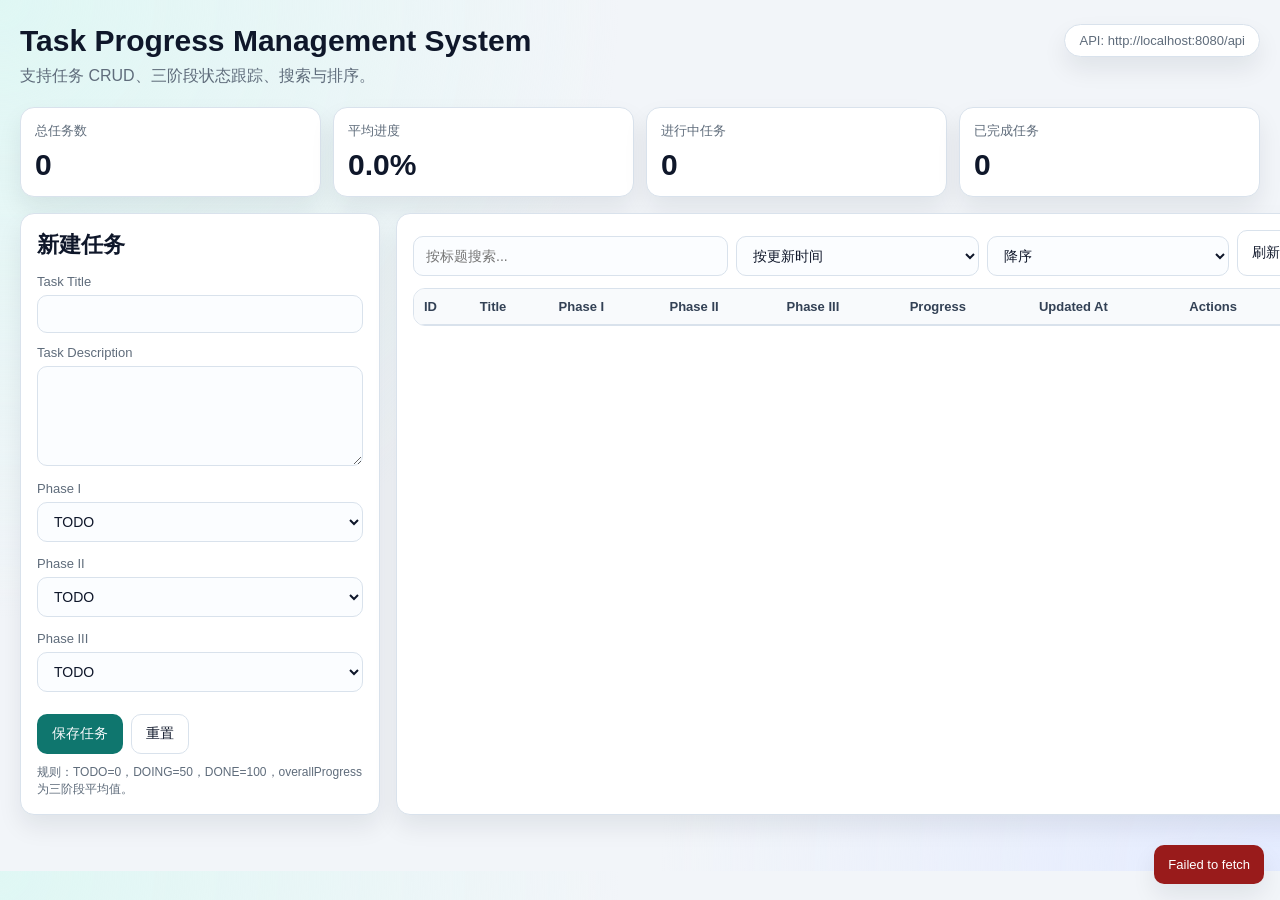
==== frontend/index.html @ a76af0e0 "Build task progress management" ====
<!DOCTYPE html>
<html lang="zh-CN">
<head>
  <meta charset="UTF-8" />
  <meta name="viewport" content="width=device-width, initial-scale=1.0" />
  <title>Task Progress Management System</title>
  <link rel="stylesheet" href="style.css" />
</head>
<body>
  <div class="page">
    <header class="page-header">
      <div>
        <h1>Task Progress Management System</h1>
        <p>支持任务 CRUD、三阶段状态跟踪、搜索与排序。</p>
      </div>
      <div class="api-tag">API: <span id="apiBaseText"></span></div>
    </header>

    <section class="stats-grid" id="statsGrid">
      <article class="stat-card">
        <p>总任务数</p>
        <h2 id="totalCount">0</h2>
      </article>
      <article class="stat-card">
        <p>平均进度</p>
        <h2 id="avgProgress">0.0%</h2>
      </article>
      <article class="stat-card">
        <p>进行中任务</p>
        <h2 id="doingCount">0</h2>
      </article>
      <article class="stat-card">
        <p>已完成任务</p>
        <h2 id="doneCount">0</h2>
      </article>
    </section>

    <section class="content-grid">
      <aside class="panel form-panel">
        <h3 id="formTitle">新建任务</h3>
        <form id="taskForm" novalidate>
          <label>
            Task Title
            <input id="taskTitle" name="taskTitle" type="text" maxlength="200" required />
          </label>

          <label>
            Task Description
            <textarea id="taskDescription" name="taskDescription" maxlength="2000"></textarea>
          </label>

          <div class="phase-fields">
            <label>
              Phase I
              <select id="phase1Status" name="phase1Status">
                <option value="TODO">TODO</option>
                <option value="DOING">DOING</option>
                <option value="DONE">DONE</option>
              </select>
            </label>

            <label>
              Phase II
              <select id="phase2Status" name="phase2Status">
                <option value="TODO">TODO</option>
                <option value="DOING">DOING</option>
                <option value="DONE">DONE</option>
              </select>
            </label>

            <label>
              Phase III
              <select id="phase3Status" name="phase3Status">
                <option value="TODO">TODO</option>
                <option value="DOING">DOING</option>
                <option value="DONE">DONE</option>
              </select>
            </label>
          </div>

          <div class="form-actions">
            <button id="submitBtn" type="submit" class="btn btn-primary">保存任务</button>
            <button id="resetBtn" type="button" class="btn btn-secondary">重置</button>
          </div>
          <p class="hint">规则：TODO=0，DOING=50，DONE=100，overallProgress 为三阶段平均值。</p>
        </form>
      </aside>

      <main class="panel list-panel">
        <div class="toolbar">
          <input id="keywordInput" type="text" placeholder="按标题搜索..." />
          <select id="sortBySelect">
            <option value="updatedAt">按更新时间</option>
            <option value="overallProgress">按进度</option>
          </select>
          <select id="orderSelect">
            <option value="desc">降序</option>
            <option value="asc">升序</option>
          </select>
          <button id="refreshBtn" class="btn btn-secondary" type="button">刷新</button>
        </div>

        <div class="table-wrap">
          <table>
            <thead>
              <tr>
                <th>ID</th>
                <th>Title</th>
                <th>Phase I</th>
                <th>Phase II</th>
                <th>Phase III</th>
                <th>Progress</th>
                <th>Updated At</th>
                <th>Actions</th>
              </tr>
            </thead>
            <tbody id="taskTableBody"></tbody>
          </table>
        </div>

        <p id="emptyState" class="empty-state hidden">当前没有任务数据。</p>
      </main>
    </section>
  </div>

  <div id="toast" class="toast hidden"></div>
  <script src="app.js"></script>
</body>
</html>
---- frontend/style.css ----
:root {
  --bg: #f2f5f9;
  --card: #ffffff;
  --line: #d9e2ec;
  --text: #0f172a;
  --muted: #5f6c7b;
  --primary: #0f766e;
  --primary-dark: #0c5d57;
  --danger: #b91c1c;
  --danger-bg: #fee2e2;
  --shadow: 0 12px 24px rgba(15, 23, 42, 0.08);
}

* {
  box-sizing: border-box;
}

body {
  margin: 0;
  color: var(--text);
  background:
    radial-gradient(circle at 0% 0%, #dff7f4 0, transparent 40%),
    radial-gradient(circle at 100% 100%, #e4ebff 0, transparent 40%),
    var(--bg);
  font-family: "Segoe UI", "PingFang SC", "Hiragino Sans GB", sans-serif;
}

.page {
  max-width: 1280px;
  margin: 24px auto;
  padding: 0 20px 32px;
}

.page-header {
  display: flex;
  justify-content: space-between;
  align-items: flex-start;
  gap: 16px;
  margin-bottom: 20px;
}

.page-header h1 {
  margin: 0;
  font-size: 30px;
}

.page-header p {
  margin: 8px 0 0;
  color: var(--muted);
}

.api-tag {
  border: 1px solid var(--line);
  border-radius: 999px;
  background: var(--card);
  box-shadow: var(--shadow);
  color: var(--muted);
  padding: 8px 14px;
  font-size: 13px;
}

.stats-grid {
  display: grid;
  grid-template-columns: repeat(4, minmax(0, 1fr));
  gap: 12px;
  margin-bottom: 16px;
}

.stat-card {
  background: var(--card);
  border: 1px solid var(--line);
  border-radius: 14px;
  box-shadow: var(--shadow);
  padding: 14px;
}

.stat-card p {
  margin: 0;
  color: var(--muted);
  font-size: 13px;
}

.stat-card h2 {
  margin: 8px 0 0;
  font-size: 30px;
}

.content-grid {
  display: grid;
  grid-template-columns: 360px 1fr;
  gap: 16px;
}

.panel {
  background: var(--card);
  border: 1px solid var(--line);
  border-radius: 14px;
  box-shadow: var(--shadow);
}

.form-panel {
  padding: 16px;
}

.form-panel h3 {
  margin: 0 0 14px;
  font-size: 22px;
}

label {
  display: block;
  margin-bottom: 12px;
  font-size: 13px;
  color: var(--muted);
}

input,
textarea,
select {
  width: 100%;
  margin-top: 6px;
  padding: 10px 12px;
  border: 1px solid var(--line);
  border-radius: 10px;
  font-size: 14px;
  color: var(--text);
  background: #fbfdff;
}

textarea {
  resize: vertical;
  min-height: 100px;
}

input:focus,
textarea:focus,
select:focus {
  border-color: var(--primary);
  outline: 2px solid rgba(15, 118, 110, 0.15);
}

.phase-fields {
  display: grid;
  grid-template-columns: 1fr;
  gap: 2px;
}

.form-actions {
  display: flex;
  gap: 8px;
  margin-top: 10px;
}

.btn {
  border: 1px solid transparent;
  border-radius: 10px;
  padding: 10px 14px;
  font-size: 14px;
  cursor: pointer;
}

.btn-primary {
  background: var(--primary);
  color: #f8fafc;
}

.btn-primary:hover {
  background: var(--primary-dark);
}

.btn-secondary {
  border-color: var(--line);
  background: #ffffff;
  color: var(--text);
}

.btn-danger {
  border-color: #fecaca;
  background: var(--danger-bg);
  color: var(--danger);
}

.hint {
  font-size: 12px;
  color: var(--muted);
  margin: 10px 0 0;
}

.list-panel {
  padding: 16px;
}

.toolbar {
  display: grid;
  grid-template-columns: 1.3fr 1fr 1fr auto;
  gap: 8px;
  margin-bottom: 12px;
}

.table-wrap {
  overflow: auto;
  border: 1px solid var(--line);
  border-radius: 12px;
}

table {
  width: 100%;
  border-collapse: collapse;
  min-width: 880px;
}

th,
td {
  border-bottom: 1px solid var(--line);
  padding: 10px;
  text-align: left;
  font-size: 13px;
}

th {
  background: #f8fafc;
  color: #334155;
}

tbody tr:hover {
  background: #f8fcfc;
}

.status-pill {
  display: inline-block;
  border-radius: 999px;
  padding: 4px 8px;
  font-size: 12px;
  font-weight: 600;
}

.status-todo {
  background: #e2e8f0;
  color: #334155;
}

.status-doing {
  background: #fef3c7;
  color: #92400e;
}

.status-done {
  background: #dcfce7;
  color: #166534;
}

.progress-text {
  font-weight: 600;
}

.table-actions {
  display: flex;
  gap: 6px;
}

.empty-state {
  text-align: center;
  margin: 14px 0 0;
  color: var(--muted);
}

.hidden {
  display: none;
}

.toast {
  position: fixed;
  right: 16px;
  bottom: 16px;
  padding: 12px 14px;
  border-radius: 10px;
  color: #ffffff;
  background: #1f2937;
  box-shadow: var(--shadow);
  font-size: 13px;
}

.toast.error {
  background: #991b1b;
}

@media (max-width: 1024px) {
  .stats-grid {
    grid-template-columns: repeat(2, minmax(0, 1fr));
  }

  .content-grid {
    grid-template-columns: 1fr;
  }
}

@media (max-width: 680px) {
  .toolbar {
    grid-template-columns: 1fr;
  }

  .form-actions {
    flex-direction: column;
  }
}
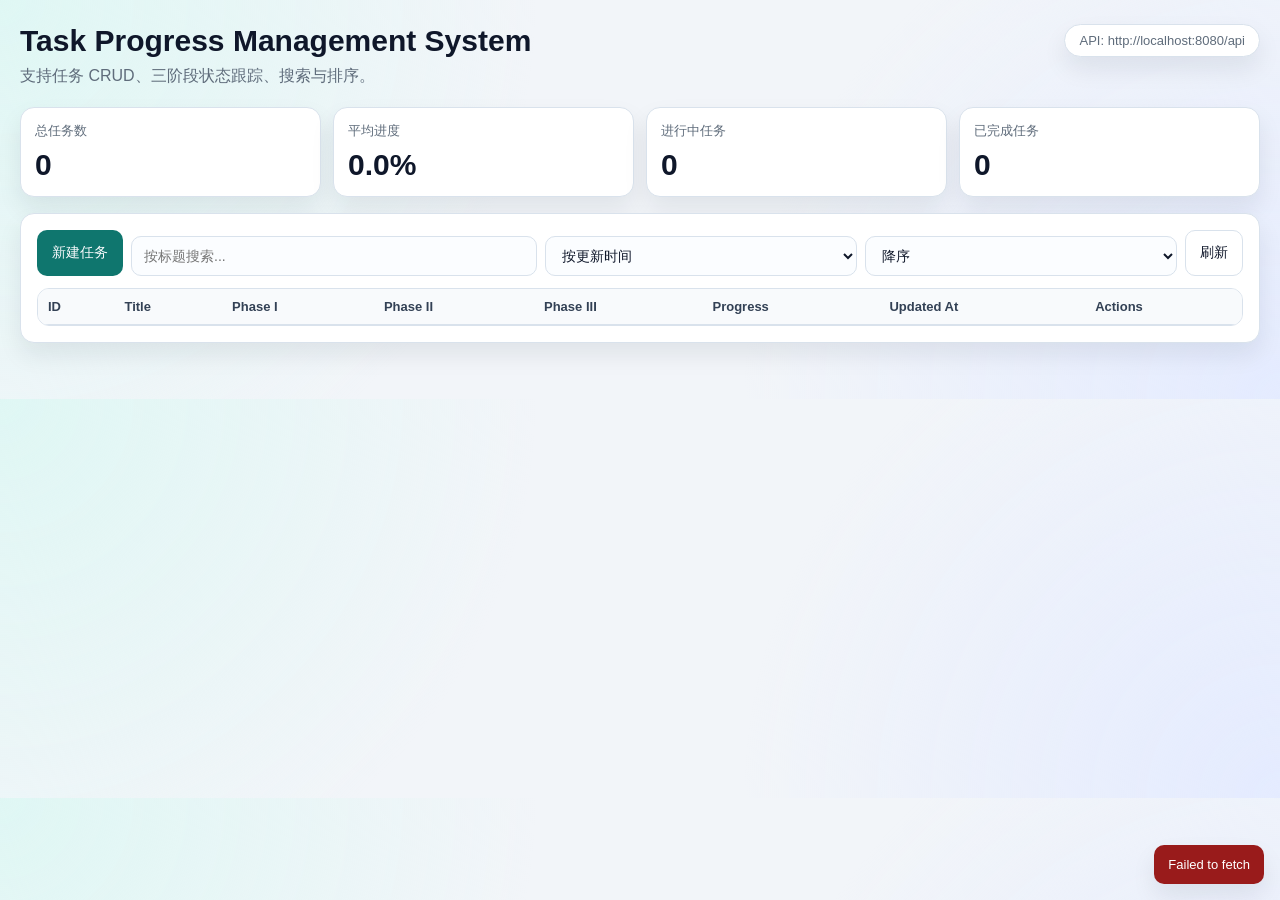
==== commit 98139663: "feat(frontend): 使用弹窗创建与编辑任务" ====
--- a/frontend/index.html
+++ b/frontend/index.html
@@ -36,58 +36,9 @@
     </section>
 
     <section class="content-grid">
-      <aside class="panel form-panel">
-        <h3 id="formTitle">新建任务</h3>
-        <form id="taskForm" novalidate>
-          <label>
-            Task Title
-            <input id="taskTitle" name="taskTitle" type="text" maxlength="200" required />
-          </label>
-
-          <label>
-            Task Description
-            <textarea id="taskDescription" name="taskDescription" maxlength="2000"></textarea>
-          </label>
-
-          <div class="phase-fields">
-            <label>
-              Phase I
-              <select id="phase1Status" name="phase1Status">
-                <option value="TODO">TODO</option>
-                <option value="DOING">DOING</option>
-                <option value="DONE">DONE</option>
-              </select>
-            </label>
-
-            <label>
-              Phase II
-              <select id="phase2Status" name="phase2Status">
-                <option value="TODO">TODO</option>
-                <option value="DOING">DOING</option>
-                <option value="DONE">DONE</option>
-              </select>
-            </label>
-
-            <label>
-              Phase III
-              <select id="phase3Status" name="phase3Status">
-                <option value="TODO">TODO</option>
-                <option value="DOING">DOING</option>
-                <option value="DONE">DONE</option>
-              </select>
-            </label>
-          </div>
-
-          <div class="form-actions">
-            <button id="submitBtn" type="submit" class="btn btn-primary">保存任务</button>
-            <button id="resetBtn" type="button" class="btn btn-secondary">重置</button>
-          </div>
-          <p class="hint">规则：TODO=0，DOING=50，DONE=100，overallProgress 为三阶段平均值。</p>
-        </form>
-      </aside>
-
       <main class="panel list-panel">
         <div class="toolbar">
+          <button id="openTaskModalBtn" class="btn btn-primary" type="button">新建任务</button>
           <input id="keywordInput" type="text" placeholder="按标题搜索..." />
           <select id="sortBySelect">
             <option value="updatedAt">按更新时间</option>
@@ -123,6 +74,62 @@
     </section>
   </div>
 
+  <div id="taskModal" class="modal-overlay hidden">
+    <div class="panel form-panel modal-panel" role="dialog" aria-modal="true" aria-labelledby="formTitle">
+      <div class="modal-header">
+        <h3 id="formTitle">新建任务</h3>
+        <button id="closeTaskModalBtn" type="button" class="btn btn-secondary close-btn">关闭</button>
+      </div>
+
+      <form id="taskForm" novalidate>
+        <label>
+          Task Title
+          <input id="taskTitle" name="taskTitle" type="text" maxlength="200" required />
+        </label>
+
+        <label>
+          Task Description
+          <textarea id="taskDescription" name="taskDescription" maxlength="2000"></textarea>
+        </label>
+
+        <div class="phase-fields">
+          <label>
+            Phase I
+            <select id="phase1Status" name="phase1Status">
+              <option value="TODO">TODO</option>
+              <option value="DOING">DOING</option>
+              <option value="DONE">DONE</option>
+            </select>
+          </label>
+
+          <label>
+            Phase II
+            <select id="phase2Status" name="phase2Status">
+              <option value="TODO">TODO</option>
+              <option value="DOING">DOING</option>
+              <option value="DONE">DONE</option>
+            </select>
+          </label>
+
+          <label>
+            Phase III
+            <select id="phase3Status" name="phase3Status">
+              <option value="TODO">TODO</option>
+              <option value="DOING">DOING</option>
+              <option value="DONE">DONE</option>
+            </select>
+          </label>
+        </div>
+
+        <div class="form-actions">
+          <button id="submitBtn" type="submit" class="btn btn-primary">保存任务</button>
+          <button id="resetBtn" type="button" class="btn btn-secondary">重置</button>
+        </div>
+        <p class="hint">规则：TODO=0，DOING=50，DONE=100，overallProgress 为三阶段平均值。</p>
+      </form>
+    </div>
+  </div>
+
   <div id="toast" class="toast hidden"></div>
   <script src="app.js"></script>
 </body>
--- a/frontend/style.css
+++ b/frontend/style.css
@@ -87,7 +87,7 @@
 
 .content-grid {
   display: grid;
-  grid-template-columns: 360px 1fr;
+  grid-template-columns: 1fr;
   gap: 16px;
 }
 
@@ -192,7 +192,7 @@
 
 .toolbar {
   display: grid;
-  grid-template-columns: 1.3fr 1fr 1fr auto;
+  grid-template-columns: auto 1.3fr 1fr 1fr auto;
   gap: 8px;
   margin-bottom: 12px;
 }
@@ -256,6 +256,39 @@
 .table-actions {
   display: flex;
   gap: 6px;
+}
+
+
+.modal-overlay {
+  position: fixed;
+  inset: 0;
+  display: flex;
+  align-items: center;
+  justify-content: center;
+  background: rgba(15, 23, 42, 0.45);
+  padding: 20px;
+  z-index: 40;
+}
+
+.modal-panel {
+  width: min(640px, 100%);
+  max-height: calc(100vh - 40px);
+  overflow: auto;
+}
+
+.modal-header {
+  display: flex;
+  align-items: center;
+  justify-content: space-between;
+  gap: 12px;
+}
+
+.close-btn {
+  padding: 6px 10px;
+}
+
+body.modal-open {
+  overflow: hidden;
 }
 
 .empty-state {
@@ -289,9 +322,6 @@
     grid-template-columns: repeat(2, minmax(0, 1fr));
   }
 
-  .content-grid {
-    grid-template-columns: 1fr;
-  }
 }
 
 @media (max-width: 680px) {
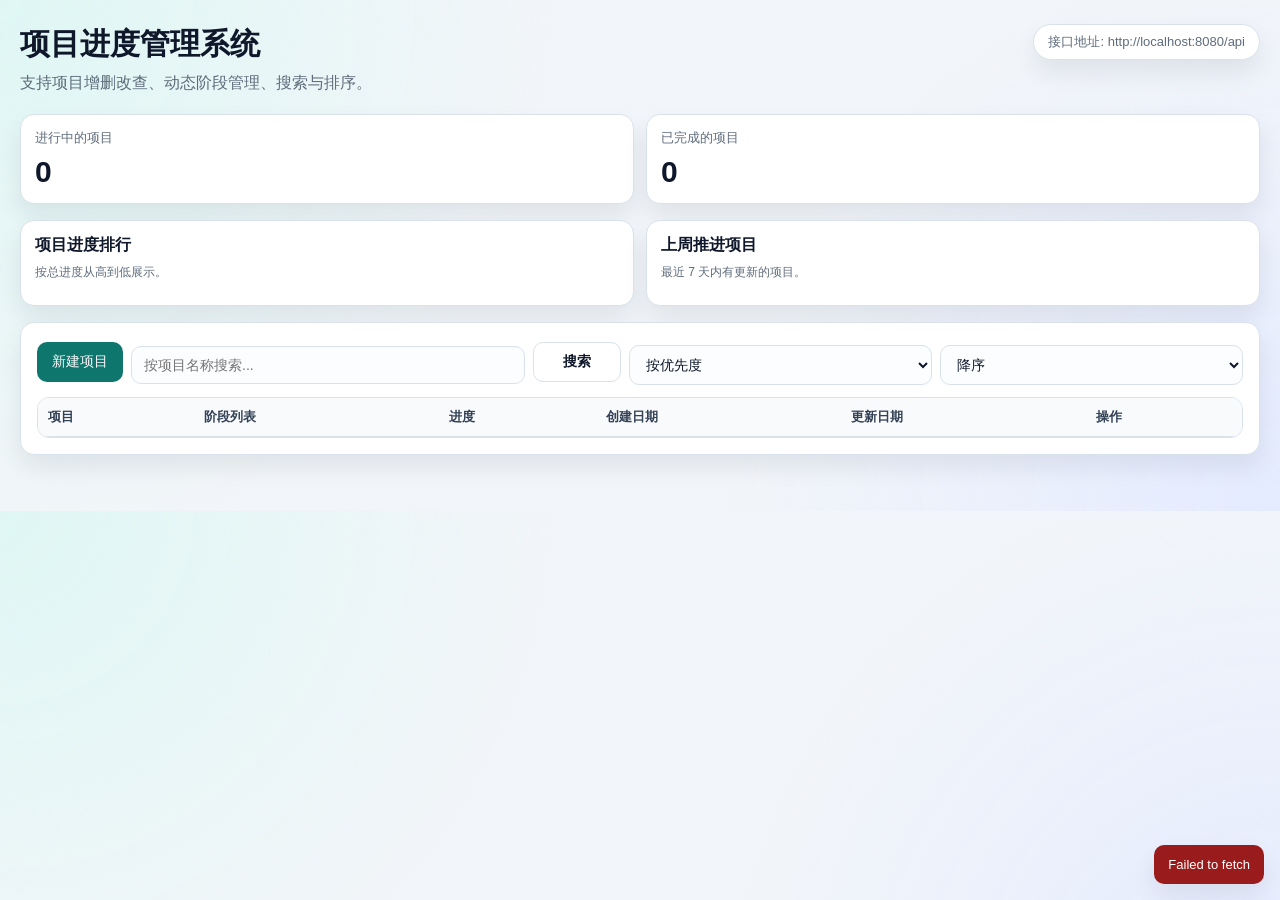
==== commit 3181b44b: "Update dashboard layout and actions" ====
--- a/frontend/index.html
+++ b/frontend/index.html
@@ -3,44 +3,52 @@
 <head>
   <meta charset="UTF-8" />
   <meta name="viewport" content="width=device-width, initial-scale=1.0" />
-  <title>Task Progress Management System</title>
+  <title>项目进度管理系统</title>
   <link rel="stylesheet" href="style.css" />
 </head>
 <body>
   <div class="page">
     <header class="page-header">
       <div>
-        <h1>Task Progress Management System</h1>
-        <p>支持任务 CRUD、三阶段状态跟踪、搜索与排序。</p>
+        <h1>项目进度管理系统</h1>
+        <p>支持项目增删改查、动态阶段管理、搜索与排序。</p>
       </div>
-      <div class="api-tag">API: <span id="apiBaseText"></span></div>
+      <div class="api-tag">接口地址: <span id="apiBaseText"></span></div>
     </header>
 
     <section class="stats-grid" id="statsGrid">
       <article class="stat-card">
-        <p>总任务数</p>
-        <h2 id="totalCount">0</h2>
+        <p>进行中的项目</p>
+        <h2 id="doingCount">0</h2>
       </article>
       <article class="stat-card">
-        <p>平均进度</p>
-        <h2 id="avgProgress">0.0%</h2>
-      </article>
-      <article class="stat-card">
-        <p>进行中任务</p>
-        <h2 id="doingCount">0</h2>
-      </article>
-      <article class="stat-card">
-        <p>已完成任务</p>
+        <p>已完成的项目</p>
         <h2 id="doneCount">0</h2>
+      </article>
+    </section>
+
+    <section class="dashboard-grid">
+      <article class="panel dashboard-card">
+        <h3>项目进度排行</h3>
+        <p class="dashboard-desc">按总进度从高到低展示。</p>
+        <ul id="progressRankingList" class="dashboard-list"></ul>
+      </article>
+      <article class="panel dashboard-card">
+        <h3>上周推进项目</h3>
+        <p class="dashboard-desc">最近 7 天内有更新的项目。</p>
+        <ul id="recentUpdatedList" class="dashboard-list"></ul>
       </article>
     </section>
 
     <section class="content-grid">
       <main class="panel list-panel">
         <div class="toolbar">
-          <button id="openTaskModalBtn" class="btn btn-primary" type="button">新建任务</button>
-          <input id="keywordInput" type="text" placeholder="按标题搜索..." />
+          <button id="openTaskModalBtn" class="btn btn-primary" type="button">新建项目</button>
+          <input id="keywordInput" type="text" placeholder="按项目名称搜索..." />
+          <button id="searchBtn" class="btn btn-secondary" type="button">搜索</button>
           <select id="sortBySelect">
+            <option value="priority">按优先度</option>
+            <option value="createdAt">按创建日期</option>
             <option value="updatedAt">按更新时间</option>
             <option value="overallProgress">按进度</option>
           </select>
@@ -48,84 +56,155 @@
             <option value="desc">降序</option>
             <option value="asc">升序</option>
           </select>
-          <button id="refreshBtn" class="btn btn-secondary" type="button">刷新</button>
         </div>
 
         <div class="table-wrap">
           <table>
             <thead>
               <tr>
-                <th>ID</th>
-                <th>Title</th>
-                <th>Phase I</th>
-                <th>Phase II</th>
-                <th>Phase III</th>
-                <th>Progress</th>
-                <th>Updated At</th>
-                <th>Actions</th>
+                <th>项目</th>
+                <th>阶段列表</th>
+                <th>进度</th>
+                <th>创建日期</th>
+                <th>更新日期</th>
+                <th>操作</th>
               </tr>
             </thead>
             <tbody id="taskTableBody"></tbody>
           </table>
         </div>
 
-        <p id="emptyState" class="empty-state hidden">当前没有任务数据。</p>
+        <p id="emptyState" class="empty-state hidden">当前没有项目数据。</p>
       </main>
     </section>
   </div>
 
-  <div id="taskModal" class="modal-overlay hidden">
-    <div class="panel form-panel modal-panel" role="dialog" aria-modal="true" aria-labelledby="formTitle">
+  <div id="taskModal" class="modal-overlay hidden" aria-hidden="true">
+    <div
+      class="panel form-panel modal-panel"
+      role="dialog"
+      aria-modal="true"
+      aria-labelledby="formTitle"
+      aria-describedby="taskModalDesc"
+    >
       <div class="modal-header">
-        <h3 id="formTitle">新建任务</h3>
+        <h3 id="formTitle">新建项目</h3>
         <button id="closeTaskModalBtn" type="button" class="btn btn-secondary close-btn">关闭</button>
       </div>
+      <p id="taskModalDesc" class="modal-desc">填写项目基础信息，并可自由新增更多阶段。</p>
 
       <form id="taskForm" novalidate>
         <label>
-          Task Title
+          项目名称
           <input id="taskTitle" name="taskTitle" type="text" maxlength="200" required />
         </label>
 
         <label>
-          Task Description
+          项目描述
           <textarea id="taskDescription" name="taskDescription" maxlength="2000"></textarea>
         </label>
 
-        <div class="phase-fields">
-          <label>
-            Phase I
-            <select id="phase1Status" name="phase1Status">
-              <option value="TODO">TODO</option>
-              <option value="DOING">DOING</option>
-              <option value="DONE">DONE</option>
-            </select>
-          </label>
-
-          <label>
-            Phase II
-            <select id="phase2Status" name="phase2Status">
-              <option value="TODO">TODO</option>
-              <option value="DOING">DOING</option>
-              <option value="DONE">DONE</option>
-            </select>
-          </label>
-
-          <label>
-            Phase III
-            <select id="phase3Status" name="phase3Status">
-              <option value="TODO">TODO</option>
-              <option value="DOING">DOING</option>
-              <option value="DONE">DONE</option>
-            </select>
-          </label>
-        </div>
+        <label>
+          项目优先度
+          <select id="taskPriority" name="taskPriority">
+            <option value="HIGH">高优先级</option>
+            <option value="MEDIUM" selected>中优先级</option>
+            <option value="LOW">低优先级</option>
+          </select>
+        </label>
+
+        <div class="phase-editor-head">
+          <h4>项目阶段</h4>
+          <button id="addPhaseBtn" class="btn btn-secondary" type="button">新增阶段</button>
+        </div>
+        <div id="phaseList" class="phase-list"></div>
 
         <div class="form-actions">
-          <button id="submitBtn" type="submit" class="btn btn-primary">保存任务</button>
+          <button id="submitBtn" type="submit" class="btn btn-primary">保存项目</button>
           <button id="resetBtn" type="button" class="btn btn-secondary">重置</button>
         </div>
-        <p class="hint">规则：TODO=0，DOING=50，DONE=100，overallProgress 为三阶段平均值。</p>
+        <p class="hint">规则：TODO=0，DOING=50，DONE=100，总进度为所有阶段平均值。</p>
+      </form>
+    </div>
+  </div>
+
+  <div id="confirmModal" class="modal-overlay hidden" aria-hidden="true">
+    <div
+      class="panel confirm-panel"
+      role="dialog"
+      aria-modal="true"
+      aria-labelledby="confirmTitle"
+      aria-describedby="confirmMessage"
+    >
+      <h3 id="confirmTitle">确认操作</h3>
+      <p id="confirmMessage">你确定要继续吗？</p>
+      <div class="confirm-actions">
+        <button id="confirmCancelBtn" type="button" class="btn btn-secondary">取消</button>
+        <button id="confirmOkBtn" type="button" class="btn btn-danger">确认删除</button>
+      </div>
+    </div>
+  </div>
+
+  <div id="addPhaseModal" class="modal-overlay hidden" aria-hidden="true">
+    <div
+      class="panel add-phase-panel"
+      role="dialog"
+      aria-modal="true"
+      aria-labelledby="addPhaseModalTitle"
+      aria-describedby="addPhaseModalDesc"
+    >
+      <h3 id="addPhaseModalTitle">新增阶段</h3>
+      <p id="addPhaseModalDesc">请填写阶段名称和初始状态。</p>
+      <form id="addPhaseForm" class="add-phase-form" novalidate>
+        <label>
+          阶段名称
+          <input id="addPhaseName" type="text" maxlength="100" required />
+        </label>
+        <p id="addPhaseValidation" class="add-phase-validation hidden"></p>
+        <label>
+          阶段状态
+          <select id="addPhaseStatus">
+            <option value="TODO">待开始</option>
+            <option value="DOING">进行中</option>
+            <option value="DONE">已完成</option>
+          </select>
+        </label>
+        <div class="confirm-actions">
+          <button id="addPhaseCancelBtn" type="button" class="btn btn-secondary">取消</button>
+          <button id="addPhaseConfirmBtn" type="submit" class="btn btn-primary">新增阶段</button>
+        </div>
+      </form>
+    </div>
+  </div>
+
+  <div id="editPhaseModal" class="modal-overlay hidden" aria-hidden="true">
+    <div
+      class="panel add-phase-panel"
+      role="dialog"
+      aria-modal="true"
+      aria-labelledby="editPhaseModalTitle"
+      aria-describedby="editPhaseModalDesc"
+    >
+      <h3 id="editPhaseModalTitle">编辑阶段</h3>
+      <p id="editPhaseModalDesc">修改当前阶段的名称和状态。</p>
+      <form id="editPhaseForm" class="add-phase-form" novalidate>
+        <label>
+          阶段名称
+          <input id="editPhaseName" type="text" maxlength="100" required />
+        </label>
+        <p id="editPhaseValidation" class="add-phase-validation hidden"></p>
+        <label>
+          阶段状态
+          <select id="editPhaseStatus">
+            <option value="TODO">待开始</option>
+            <option value="DOING">进行中</option>
+            <option value="DONE">已完成</option>
+          </select>
+        </label>
+        <div class="confirm-actions">
+          <button id="editPhaseCancelBtn" type="button" class="btn btn-secondary">取消</button>
+          <button id="editPhaseConfirmBtn" type="submit" class="btn btn-primary">保存阶段</button>
+        </div>
       </form>
     </div>
   </div>
--- a/frontend/style.css
+++ b/frontend/style.css
@@ -61,9 +61,73 @@
 
 .stats-grid {
   display: grid;
-  grid-template-columns: repeat(4, minmax(0, 1fr));
+  grid-template-columns: repeat(2, minmax(0, 1fr));
   gap: 12px;
   margin-bottom: 16px;
+}
+
+.dashboard-grid {
+  display: grid;
+  grid-template-columns: repeat(2, minmax(0, 1fr));
+  gap: 12px;
+  margin-bottom: 16px;
+}
+
+.dashboard-card {
+  padding: 14px;
+}
+
+.dashboard-card h3 {
+  margin: 0;
+  font-size: 16px;
+}
+
+.dashboard-desc {
+  margin: 8px 0 10px;
+  color: var(--muted);
+  font-size: 12px;
+}
+
+.dashboard-list {
+  margin: 0;
+  padding: 0;
+  list-style: none;
+  display: grid;
+  gap: 8px;
+}
+
+.dashboard-item {
+  display: grid;
+  grid-template-columns: auto 1fr auto;
+  gap: 10px;
+  align-items: center;
+  border: 1px solid var(--line);
+  border-radius: 10px;
+  padding: 8px 10px;
+  background: #f8fafc;
+}
+
+.dashboard-rank {
+  color: #0f766e;
+  font-weight: 700;
+  font-size: 12px;
+}
+
+.dashboard-name {
+  font-size: 13px;
+  color: #1f2937;
+  word-break: break-word;
+}
+
+.dashboard-value {
+  font-size: 12px;
+  color: #475569;
+  white-space: nowrap;
+}
+
+.dashboard-empty {
+  color: var(--muted);
+  font-size: 13px;
 }
 
 .stat-card {
@@ -139,12 +203,6 @@
   outline: 2px solid rgba(15, 118, 110, 0.15);
 }
 
-.phase-fields {
-  display: grid;
-  grid-template-columns: 1fr;
-  gap: 2px;
-}
-
 .form-actions {
   display: flex;
   gap: 8px;
@@ -174,12 +232,37 @@
   color: var(--text);
 }
 
+.btn-secondary:hover {
+  border-color: #94a3b8;
+  background: #f8fafc;
+}
+
 .btn-danger {
   border-color: #fecaca;
   background: var(--danger-bg);
   color: var(--danger);
 }
 
+.btn-danger:hover {
+  background: #ef4444;
+  border-color: #ef4444;
+  color: #ffffff;
+  box-shadow: 0 8px 18px rgba(185, 28, 28, 0.22);
+}
+
+.btn-danger:active {
+  transform: scale(0.98);
+}
+
+.btn-danger.delete-loading,
+.btn-danger:disabled {
+  background: #ef4444;
+  border-color: #ef4444;
+  color: #ffffff;
+  opacity: 0.85;
+  cursor: wait;
+}
+
 .hint {
   font-size: 12px;
   color: var(--muted);
@@ -192,9 +275,36 @@
 
 .toolbar {
   display: grid;
-  grid-template-columns: auto 1.3fr 1fr 1fr auto;
+  grid-template-columns: auto 1.3fr auto 1fr 1fr;
   gap: 8px;
   margin-bottom: 12px;
+  align-items: center;
+}
+
+#searchBtn {
+  min-width: 88px;
+  font-weight: 700;
+  transition: transform 0.12s ease, box-shadow 0.2s ease, background 0.2s ease, color 0.2s ease;
+}
+
+#searchBtn:hover {
+  background: #0f766e;
+  color: #f8fafc;
+  border-color: #0f766e;
+  box-shadow: 0 8px 18px rgba(15, 118, 110, 0.2);
+  transform: translateY(-1px);
+}
+
+#searchBtn:active {
+  transform: translateY(0) scale(0.98);
+}
+
+#searchBtn.search-loading {
+  background: #0f766e;
+  color: #f8fafc;
+  border-color: #0f766e;
+  opacity: 0.9;
+  cursor: wait;
 }
 
 .table-wrap {
@@ -206,7 +316,7 @@
 table {
   width: 100%;
   border-collapse: collapse;
-  min-width: 880px;
+  min-width: 1100px;
 }
 
 th,
@@ -215,6 +325,7 @@
   padding: 10px;
   text-align: left;
   font-size: 13px;
+  vertical-align: top;
 }
 
 th {
@@ -224,6 +335,119 @@
 
 tbody tr:hover {
   background: #f8fcfc;
+}
+
+.project-title {
+  display: flex;
+  align-items: center;
+  gap: 6px;
+  font-size: 14px;
+  font-weight: 700;
+  margin-bottom: 4px;
+}
+
+.project-meta {
+  margin: 0 0 4px;
+}
+
+.stuck-indicator {
+  color: #d97706;
+  font-size: 13px;
+  line-height: 1;
+}
+
+.priority-badge {
+  display: inline-block;
+  padding: 2px 8px;
+  border-radius: 999px;
+  font-size: 11px;
+  font-weight: 700;
+}
+
+.priority-high {
+  color: #991b1b;
+  background: #fee2e2;
+  border: 1px solid #fecaca;
+}
+
+.priority-medium {
+  color: #92400e;
+  background: #fef3c7;
+  border: 1px solid #fcd34d;
+}
+
+.priority-low {
+  color: #065f46;
+  background: #d1fae5;
+  border: 1px solid #6ee7b7;
+}
+
+.project-desc {
+  color: var(--muted);
+  font-size: 12px;
+  line-height: 1.5;
+  max-width: 320px;
+  word-break: break-word;
+}
+
+.phase-chip-list {
+  display: flex;
+  flex-direction: column;
+  gap: 4px;
+  min-width: 190px;
+  max-width: 280px;
+}
+
+.phase-flow-item {
+  display: flex;
+  flex-direction: column;
+  align-items: flex-start;
+  gap: 4px;
+}
+
+.phase-flow-arrow {
+  margin-left: 16px;
+  color: #94a3b8;
+  font-size: 12px;
+  line-height: 1;
+}
+
+.phase-chip {
+  display: inline-flex;
+  align-items: center;
+  gap: 6px;
+  border: 1px solid var(--line);
+  border-radius: 999px;
+  padding: 4px 8px;
+  background: #f8fafc;
+  font-size: 12px;
+  max-width: 100%;
+}
+
+.phase-chip-button {
+  cursor: pointer;
+  transition: transform 0.12s ease, box-shadow 0.2s ease, border-color 0.2s ease;
+}
+
+.phase-chip-button:hover {
+  border-color: #94a3b8;
+  box-shadow: 0 6px 14px rgba(15, 23, 42, 0.12);
+  transform: translateY(-1px);
+}
+
+.phase-chip-button:disabled {
+  cursor: wait;
+  opacity: 0.8;
+}
+
+.phase-chip-name {
+  color: #334155;
+}
+
+.phase-chip-status {
+  border-radius: 999px;
+  padding: 2px 6px;
+  font-weight: 700;
 }
 
 .status-pill {
@@ -240,8 +464,10 @@
 }
 
 .status-doing {
-  background: #fef3c7;
-  color: #92400e;
+  background: #fde68a;
+  color: #78350f;
+  border: 1px solid #f59e0b;
+  box-shadow: 0 0 0 2px rgba(245, 158, 11, 0.15);
 }
 
 .status-done {
@@ -249,15 +475,76 @@
   color: #166534;
 }
 
-.progress-text {
-  font-weight: 600;
+.phase-chip-doing {
+  background: #fffbeb;
+  border-color: #f59e0b;
+}
+
+.progress-track {
+  position: relative;
+  height: 24px;
+  border-radius: 999px;
+  background: #e2e8f0;
+  overflow: hidden;
+  border: 1px solid #cbd5e1;
+  min-width: 140px;
+}
+
+.progress-fill {
+  height: 100%;
+  background: linear-gradient(90deg, #0f766e, #14b8a6);
+}
+
+.progress-label {
+  position: absolute;
+  inset: 0;
+  display: flex;
+  align-items: center;
+  justify-content: center;
+  font-size: 12px;
+  font-weight: 700;
+  color: #0f172a;
 }
 
 .table-actions {
   display: flex;
   gap: 6px;
-}
-
+  flex-wrap: wrap;
+}
+
+.phase-editor-head {
+  display: flex;
+  align-items: center;
+  justify-content: space-between;
+  margin: 4px 0 10px;
+}
+
+.phase-editor-head h4 {
+  margin: 0;
+  font-size: 16px;
+}
+
+.phase-list {
+  display: grid;
+  gap: 8px;
+}
+
+.phase-item {
+  display: grid;
+  grid-template-columns: 1.3fr 1fr auto;
+  gap: 8px;
+  align-items: center;
+  padding: 8px;
+  border: 1px solid var(--line);
+  border-radius: 10px;
+  background: #fbfdff;
+}
+
+.phase-default-tag {
+  color: var(--muted);
+  font-size: 12px;
+  white-space: nowrap;
+}
 
 .modal-overlay {
   position: fixed;
@@ -268,12 +555,27 @@
   background: rgba(15, 23, 42, 0.45);
   padding: 20px;
   z-index: 40;
+  opacity: 1;
+  transition: opacity 0.2s ease;
+}
+
+.modal-overlay.hidden {
+  opacity: 0;
+  pointer-events: none;
 }
 
 .modal-panel {
-  width: min(640px, 100%);
+  width: min(760px, 100%);
   max-height: calc(100vh - 40px);
   overflow: auto;
+  transform: translateY(0);
+  transition: transform 0.2s ease;
+}
+
+.modal-overlay.hidden .modal-panel,
+.modal-overlay.hidden .confirm-panel,
+.modal-overlay.hidden .add-phase-panel {
+  transform: translateY(8px);
 }
 
 .modal-header {
@@ -287,8 +589,65 @@
   padding: 6px 10px;
 }
 
+.modal-desc {
+  margin: 0 0 12px;
+  color: var(--muted);
+  font-size: 13px;
+}
+
 body.modal-open {
   overflow: hidden;
+}
+
+.confirm-panel {
+  width: min(420px, 100%);
+  padding: 20px;
+  transform: translateY(0);
+  transition: transform 0.2s ease;
+}
+
+.add-phase-panel {
+  width: min(460px, 100%);
+  padding: 20px;
+  transform: translateY(0);
+  transition: transform 0.2s ease;
+}
+
+.confirm-panel h3 {
+  margin: 0 0 8px;
+}
+
+.confirm-panel p,
+.add-phase-panel p {
+  margin: 0 0 16px;
+  color: var(--muted);
+  line-height: 1.6;
+}
+
+.add-phase-panel h3 {
+  margin: 0 0 8px;
+}
+
+.add-phase-form {
+  display: grid;
+  gap: 4px;
+}
+
+.add-phase-validation {
+  margin: 6px 0 0;
+  color: #b91c1c;
+  font-size: 12px;
+}
+
+.add-phase-panel .input-invalid {
+  border-color: #dc2626;
+  outline: 2px solid rgba(220, 38, 38, 0.16);
+}
+
+.confirm-actions {
+  display: flex;
+  justify-content: flex-end;
+  gap: 8px;
 }
 
 .empty-state {
@@ -311,6 +670,7 @@
   background: #1f2937;
   box-shadow: var(--shadow);
   font-size: 13px;
+  z-index: 60;
 }
 
 .toast.error {
@@ -318,10 +678,17 @@
 }
 
 @media (max-width: 1024px) {
-  .stats-grid {
-    grid-template-columns: repeat(2, minmax(0, 1fr));
+  .dashboard-grid {
+    grid-template-columns: 1fr;
   }
 
+  .toolbar {
+    grid-template-columns: 1fr 1fr;
+  }
+
+  .phase-item {
+    grid-template-columns: 1fr;
+  }
 }
 
 @media (max-width: 680px) {
@@ -332,4 +699,8 @@
   .form-actions {
     flex-direction: column;
   }
-}
+
+  .confirm-actions {
+    flex-direction: column-reverse;
+  }
+}
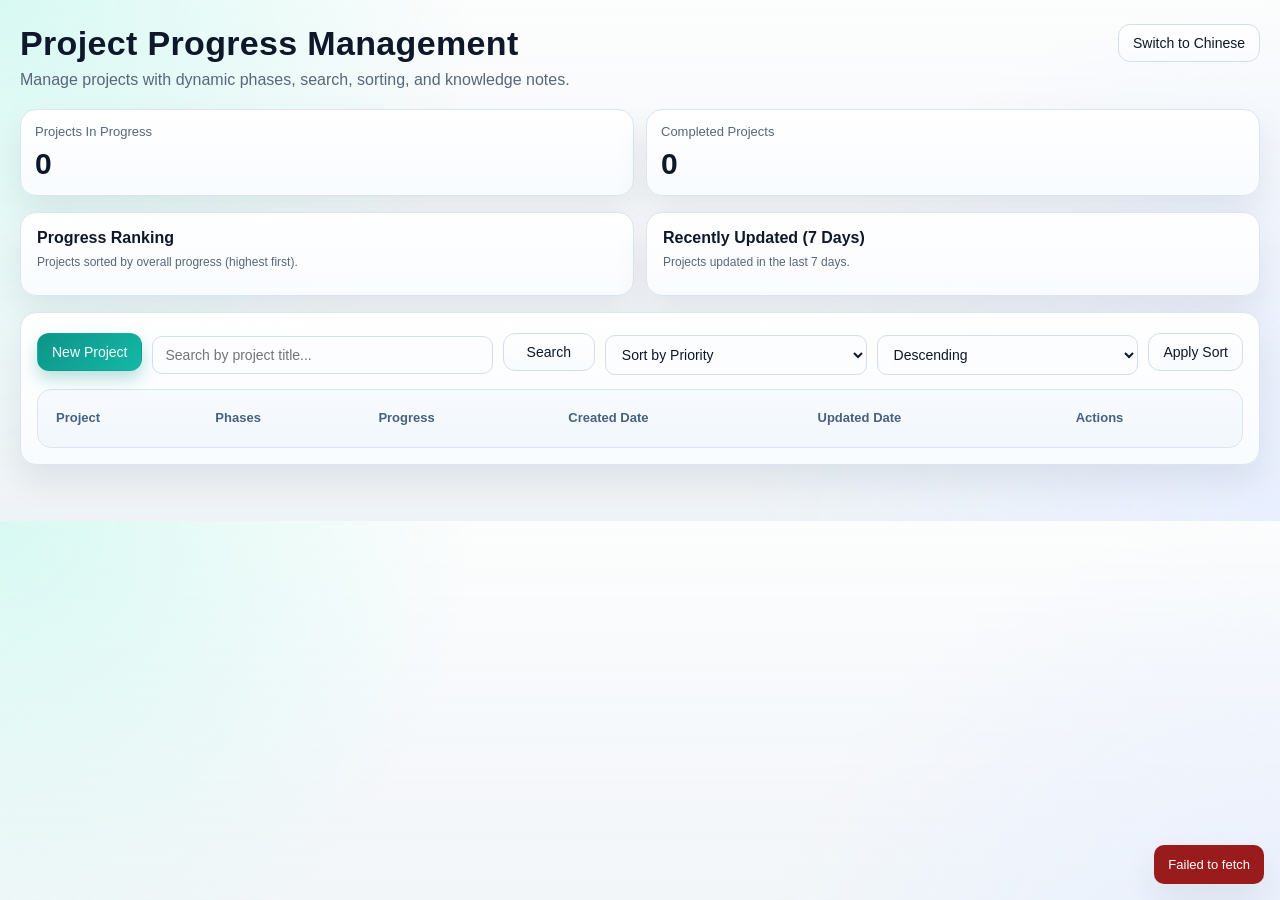
==== commit 1df88350: "release: prepare beta 1.0 (soft delete, multi-notes, mobile UI, english seed data, readme)" ====
--- a/frontend/index.html
+++ b/frontend/index.html
@@ -1,41 +1,41 @@
 <!DOCTYPE html>
-<html lang="zh-CN">
+<html lang="en">
 <head>
   <meta charset="UTF-8" />
   <meta name="viewport" content="width=device-width, initial-scale=1.0" />
-  <title>项目进度管理系统</title>
+  <title>Project Progress Management</title>
   <link rel="stylesheet" href="style.css" />
 </head>
 <body>
   <div class="page">
     <header class="page-header">
       <div>
-        <h1>项目进度管理系统</h1>
-        <p>支持项目增删改查、动态阶段管理、搜索与排序。</p>
-      </div>
-      <div class="api-tag">接口地址: <span id="apiBaseText"></span></div>
+        <h1>Project Progress Management</h1>
+        <p>Manage projects with dynamic phases, search, sorting, and knowledge notes.</p>
+      </div>
+      <a class="btn btn-secondary lang-switch-btn" href="zh.html">Switch to Chinese</a>
     </header>
 
     <section class="stats-grid" id="statsGrid">
       <article class="stat-card">
-        <p>进行中的项目</p>
+        <p>Projects In Progress</p>
         <h2 id="doingCount">0</h2>
       </article>
       <article class="stat-card">
-        <p>已完成的项目</p>
+        <p>Completed Projects</p>
         <h2 id="doneCount">0</h2>
       </article>
     </section>
 
     <section class="dashboard-grid">
       <article class="panel dashboard-card">
-        <h3>项目进度排行</h3>
-        <p class="dashboard-desc">按总进度从高到低展示。</p>
+        <h3>Progress Ranking</h3>
+        <p class="dashboard-desc">Projects sorted by overall progress (highest first).</p>
         <ul id="progressRankingList" class="dashboard-list"></ul>
       </article>
       <article class="panel dashboard-card">
-        <h3>上周推进项目</h3>
-        <p class="dashboard-desc">最近 7 天内有更新的项目。</p>
+        <h3>Recently Updated (7 Days)</h3>
+        <p class="dashboard-desc">Projects updated in the last 7 days.</p>
         <ul id="recentUpdatedList" class="dashboard-list"></ul>
       </article>
     </section>
@@ -43,173 +43,235 @@
     <section class="content-grid">
       <main class="panel list-panel">
         <div class="toolbar">
-          <button id="openTaskModalBtn" class="btn btn-primary" type="button">新建项目</button>
-          <input id="keywordInput" type="text" placeholder="按项目名称搜索..." />
-          <button id="searchBtn" class="btn btn-secondary" type="button">搜索</button>
+          <button id="openTaskModalBtn" class="btn btn-primary" type="button">New Project</button>
+          <input id="keywordInput" type="text" placeholder="Search by project title..." />
+          <button id="searchBtn" class="btn btn-secondary" type="button">Search</button>
           <select id="sortBySelect">
-            <option value="priority">按优先度</option>
-            <option value="createdAt">按创建日期</option>
-            <option value="updatedAt">按更新时间</option>
-            <option value="overallProgress">按进度</option>
+            <option value="priority">Sort by Priority</option>
+            <option value="createdAt">Sort by Created Date</option>
+            <option value="updatedAt">Sort by Updated Date</option>
+            <option value="overallProgress">Sort by Progress</option>
           </select>
           <select id="orderSelect">
-            <option value="desc">降序</option>
-            <option value="asc">升序</option>
-          </select>
+            <option value="desc">Descending</option>
+            <option value="asc">Ascending</option>
+          </select>
+          <button id="applySortBtn" class="btn btn-secondary" type="button">Apply Sort</button>
         </div>
 
         <div class="table-wrap">
           <table>
             <thead>
               <tr>
-                <th>项目</th>
-                <th>阶段列表</th>
-                <th>进度</th>
-                <th>创建日期</th>
-                <th>更新日期</th>
-                <th>操作</th>
+                <th>Project</th>
+                <th>Phases</th>
+                <th>Progress</th>
+                <th>Created Date</th>
+                <th>Updated Date</th>
+                <th>Actions</th>
               </tr>
             </thead>
             <tbody id="taskTableBody"></tbody>
           </table>
         </div>
 
-        <p id="emptyState" class="empty-state hidden">当前没有项目数据。</p>
+        <p id="emptyState" class="empty-state hidden">No projects available.</p>
       </main>
     </section>
   </div>
 
   <div id="taskModal" class="modal-overlay hidden" aria-hidden="true">
-    <div
-      class="panel form-panel modal-panel"
-      role="dialog"
-      aria-modal="true"
-      aria-labelledby="formTitle"
-      aria-describedby="taskModalDesc"
-    >
+    <div class="panel form-panel modal-panel" role="dialog" aria-modal="true" aria-labelledby="formTitle" aria-describedby="taskModalDesc">
       <div class="modal-header">
-        <h3 id="formTitle">新建项目</h3>
-        <button id="closeTaskModalBtn" type="button" class="btn btn-secondary close-btn">关闭</button>
-      </div>
-      <p id="taskModalDesc" class="modal-desc">填写项目基础信息，并可自由新增更多阶段。</p>
+        <h3 id="formTitle">Create Project</h3>
+        <button id="closeTaskModalBtn" type="button" class="btn btn-secondary close-btn">Close</button>
+      </div>
+      <p id="taskModalDesc" class="modal-desc">Fill in project information and manage dynamic phases.</p>
 
       <form id="taskForm" novalidate>
         <label>
-          项目名称
+          Project Title
           <input id="taskTitle" name="taskTitle" type="text" maxlength="200" required />
         </label>
 
         <label>
-          项目描述
+          Project Description
           <textarea id="taskDescription" name="taskDescription" maxlength="2000"></textarea>
         </label>
 
         <label>
-          项目优先度
+          Priority
           <select id="taskPriority" name="taskPriority">
-            <option value="HIGH">高优先级</option>
-            <option value="MEDIUM" selected>中优先级</option>
-            <option value="LOW">低优先级</option>
+            <option value="HIGH">High</option>
+            <option value="MEDIUM" selected>Medium</option>
+            <option value="LOW">Low</option>
           </select>
         </label>
 
         <div class="phase-editor-head">
-          <h4>项目阶段</h4>
-          <button id="addPhaseBtn" class="btn btn-secondary" type="button">新增阶段</button>
+          <h4>Project Knowledge (plain text / Markdown)</h4>
+        </div>
+        <label>
+          Recent Decisions
+          <textarea id="recentDecisions" name="recentDecisions" maxlength="20000" class="knowledge-textarea" placeholder="Record important recent decisions..."></textarea>
+        </label>
+        <label>
+          Recent Experiments
+          <textarea id="recentExperiments" name="recentExperiments" maxlength="20000" class="knowledge-textarea" placeholder="Record recent experiments and results..."></textarea>
+        </label>
+        <label>
+          Knowledge Highlights
+          <textarea id="knowledgeHighlights" name="knowledgeHighlights" maxlength="20000" class="knowledge-textarea" placeholder="Capture reusable knowledge and takeaways..."></textarea>
+        </label>
+
+        <div class="phase-editor-head">
+          <h4>Project Phases</h4>
+          <button id="addPhaseBtn" class="btn btn-secondary" type="button">Add Phase</button>
         </div>
         <div id="phaseList" class="phase-list"></div>
 
         <div class="form-actions">
-          <button id="submitBtn" type="submit" class="btn btn-primary">保存项目</button>
-          <button id="resetBtn" type="button" class="btn btn-secondary">重置</button>
-        </div>
-        <p class="hint">规则：TODO=0，DOING=50，DONE=100，总进度为所有阶段平均值。</p>
+          <button id="submitBtn" type="submit" class="btn btn-primary">Save Project</button>
+          <button id="resetBtn" type="button" class="btn btn-secondary">Reset</button>
+        </div>
+        <p class="hint">Rule: TODO=0, DOING=50, DONE=100. Overall progress is the average of all phases.</p>
       </form>
     </div>
   </div>
 
   <div id="confirmModal" class="modal-overlay hidden" aria-hidden="true">
-    <div
-      class="panel confirm-panel"
-      role="dialog"
-      aria-modal="true"
-      aria-labelledby="confirmTitle"
-      aria-describedby="confirmMessage"
-    >
-      <h3 id="confirmTitle">确认操作</h3>
-      <p id="confirmMessage">你确定要继续吗？</p>
+    <div class="panel confirm-panel" role="dialog" aria-modal="true" aria-labelledby="confirmTitle" aria-describedby="confirmMessage">
+      <h3 id="confirmTitle">Confirm Action</h3>
+      <p id="confirmMessage">Are you sure?</p>
       <div class="confirm-actions">
-        <button id="confirmCancelBtn" type="button" class="btn btn-secondary">取消</button>
-        <button id="confirmOkBtn" type="button" class="btn btn-danger">确认删除</button>
+        <button id="confirmCancelBtn" type="button" class="btn btn-secondary">Cancel</button>
+        <button id="confirmOkBtn" type="button" class="btn btn-danger">Delete</button>
       </div>
     </div>
   </div>
 
   <div id="addPhaseModal" class="modal-overlay hidden" aria-hidden="true">
-    <div
-      class="panel add-phase-panel"
-      role="dialog"
-      aria-modal="true"
-      aria-labelledby="addPhaseModalTitle"
-      aria-describedby="addPhaseModalDesc"
-    >
-      <h3 id="addPhaseModalTitle">新增阶段</h3>
-      <p id="addPhaseModalDesc">请填写阶段名称和初始状态。</p>
+    <div class="panel add-phase-panel" role="dialog" aria-modal="true" aria-labelledby="addPhaseModalTitle" aria-describedby="addPhaseModalDesc">
+      <h3 id="addPhaseModalTitle">Add Phase</h3>
+      <p id="addPhaseModalDesc">Enter phase name, status, and description.</p>
       <form id="addPhaseForm" class="add-phase-form" novalidate>
         <label>
-          阶段名称
+          Phase Name
           <input id="addPhaseName" type="text" maxlength="100" required />
         </label>
         <p id="addPhaseValidation" class="add-phase-validation hidden"></p>
         <label>
-          阶段状态
+          Phase Status
           <select id="addPhaseStatus">
-            <option value="TODO">待开始</option>
-            <option value="DOING">进行中</option>
-            <option value="DONE">已完成</option>
-          </select>
+            <option value="TODO">TODO</option>
+            <option value="DOING">DOING</option>
+            <option value="DONE">DONE</option>
+          </select>
+        </label>
+        <label>
+          Phase Description
+          <textarea id="addPhaseDescription" maxlength="2000" placeholder="More context for this phase..."></textarea>
         </label>
         <div class="confirm-actions">
-          <button id="addPhaseCancelBtn" type="button" class="btn btn-secondary">取消</button>
-          <button id="addPhaseConfirmBtn" type="submit" class="btn btn-primary">新增阶段</button>
+          <button id="addPhaseCancelBtn" type="button" class="btn btn-secondary">Cancel</button>
+          <button id="addPhaseConfirmBtn" type="submit" class="btn btn-primary">Add Phase</button>
         </div>
       </form>
     </div>
   </div>
 
   <div id="editPhaseModal" class="modal-overlay hidden" aria-hidden="true">
-    <div
-      class="panel add-phase-panel"
-      role="dialog"
-      aria-modal="true"
-      aria-labelledby="editPhaseModalTitle"
-      aria-describedby="editPhaseModalDesc"
-    >
-      <h3 id="editPhaseModalTitle">编辑阶段</h3>
-      <p id="editPhaseModalDesc">修改当前阶段的名称和状态。</p>
+    <div class="panel add-phase-panel" role="dialog" aria-modal="true" aria-labelledby="editPhaseModalTitle" aria-describedby="editPhaseModalDesc">
+      <h3 id="editPhaseModalTitle">Edit Phase</h3>
+      <p id="editPhaseModalDesc">Update phase name, status, and description.</p>
       <form id="editPhaseForm" class="add-phase-form" novalidate>
         <label>
-          阶段名称
+          Phase Name
           <input id="editPhaseName" type="text" maxlength="100" required />
         </label>
         <p id="editPhaseValidation" class="add-phase-validation hidden"></p>
         <label>
-          阶段状态
+          Phase Status
           <select id="editPhaseStatus">
-            <option value="TODO">待开始</option>
-            <option value="DOING">进行中</option>
-            <option value="DONE">已完成</option>
-          </select>
+            <option value="TODO">TODO</option>
+            <option value="DOING">DOING</option>
+            <option value="DONE">DONE</option>
+          </select>
+        </label>
+        <label>
+          Phase Description
+          <textarea id="editPhaseDescription" maxlength="2000" placeholder="More context for this phase..."></textarea>
         </label>
         <div class="confirm-actions">
-          <button id="editPhaseCancelBtn" type="button" class="btn btn-secondary">取消</button>
-          <button id="editPhaseConfirmBtn" type="submit" class="btn btn-primary">保存阶段</button>
-        </div>
-      </form>
-    </div>
-  </div>
+          <button id="editPhaseCancelBtn" type="button" class="btn btn-secondary">Cancel</button>
+          <button id="editPhaseConfirmBtn" type="submit" class="btn btn-primary">Save Phase</button>
+        </div>
+      </form>
+    </div>
+  </div>
+
+  <div id="addNoteModal" class="modal-overlay hidden" aria-hidden="true">
+    <div class="panel add-phase-panel" role="dialog" aria-modal="true" aria-labelledby="addNoteModalTitle" aria-describedby="addNoteModalDesc">
+      <h3 id="addNoteModalTitle">Add Note</h3>
+      <p id="addNoteModalDesc">Add a new note to this project.</p>
+      <form id="addNoteForm" class="add-phase-form" novalidate>
+        <label>
+          Note Type
+          <select id="addNoteType">
+            <option value="RECENT_DECISIONS">Recent Decisions</option>
+            <option value="RECENT_EXPERIMENTS">Recent Experiments</option>
+            <option value="KNOWLEDGE_HIGHLIGHTS">Knowledge Highlights</option>
+          </select>
+        </label>
+        <label>
+          Note Content
+          <textarea id="addNoteContent" maxlength="20000" required placeholder="Write your note..."></textarea>
+        </label>
+        <p id="addNoteValidation" class="add-phase-validation hidden"></p>
+        <div class="confirm-actions">
+          <button id="addNoteCancelBtn" type="button" class="btn btn-secondary">Cancel</button>
+          <button id="addNoteConfirmBtn" type="submit" class="btn btn-primary">Add Note</button>
+        </div>
+      </form>
+    </div>
+  </div>
+
+  <div id="detailDrawerBackdrop" class="detail-drawer-backdrop hidden"></div>
+  <aside id="detailDrawer" class="detail-drawer hidden" aria-hidden="true">
+    <div class="detail-drawer-header">
+      <h3 id="detailDrawerTitle">Project Details</h3>
+      <button id="closeDetailDrawerBtn" type="button" class="btn btn-secondary">Close</button>
+    </div>
+    <div id="detailMeta" class="detail-meta"></div>
+    <div id="detailProgress" class="detail-progress"></div>
+    <div id="detailPhases" class="detail-phases"></div>
+
+    <section class="knowledge-section">
+      <div class="knowledge-head">
+        <h4>Recent Decisions</h4>
+        <button type="button" class="btn btn-secondary knowledge-toggle-btn" data-preview-section="recentDecisions">Preview</button>
+      </div>
+      <div id="detailRecentDecisions" class="knowledge-render"></div>
+    </section>
+
+    <section class="knowledge-section">
+      <div class="knowledge-head">
+        <h4>Recent Experiments</h4>
+        <button type="button" class="btn btn-secondary knowledge-toggle-btn" data-preview-section="recentExperiments">Preview</button>
+      </div>
+      <div id="detailRecentExperiments" class="knowledge-render"></div>
+    </section>
+
+    <section class="knowledge-section">
+      <div class="knowledge-head">
+        <h4>Knowledge Highlights</h4>
+        <button type="button" class="btn btn-secondary knowledge-toggle-btn" data-preview-section="knowledgeHighlights">Preview</button>
+      </div>
+      <div id="detailKnowledgeHighlights" class="knowledge-render"></div>
+    </section>
+  </aside>
 
   <div id="toast" class="toast hidden"></div>
-  <script src="app.js"></script>
+  <script src="app.en.js"></script>
 </body>
 </html>
--- a/frontend/style.css
+++ b/frontend/style.css
@@ -1,14 +1,15 @@
 :root {
-  --bg: #f2f5f9;
+  --bg: #eef3f7;
   --card: #ffffff;
-  --line: #d9e2ec;
+  --line: #d6dee8;
   --text: #0f172a;
-  --muted: #5f6c7b;
-  --primary: #0f766e;
-  --primary-dark: #0c5d57;
+  --muted: #58677a;
+  --primary: #0d9488;
+  --primary-dark: #0f766e;
   --danger: #b91c1c;
   --danger-bg: #fee2e2;
-  --shadow: 0 12px 24px rgba(15, 23, 42, 0.08);
+  --shadow: 0 16px 34px rgba(15, 23, 42, 0.08);
+  --shadow-soft: 0 8px 18px rgba(15, 23, 42, 0.06);
 }
 
 * {
@@ -19,14 +20,15 @@
   margin: 0;
   color: var(--text);
   background:
-    radial-gradient(circle at 0% 0%, #dff7f4 0, transparent 40%),
-    radial-gradient(circle at 100% 100%, #e4ebff 0, transparent 40%),
+    radial-gradient(circle at 0% 0%, #d8f9f3 0, transparent 34%),
+    radial-gradient(circle at 100% 100%, #e8efff 0, transparent 38%),
+    linear-gradient(180deg, rgba(255, 255, 255, 0.8), rgba(238, 243, 247, 0.92)),
     var(--bg);
-  font-family: "Segoe UI", "PingFang SC", "Hiragino Sans GB", sans-serif;
+  font-family: "Avenir Next", "PingFang SC", "Noto Sans CJK SC", "Hiragino Sans GB", sans-serif;
 }
 
 .page {
-  max-width: 1280px;
+  max-width: 1320px;
   margin: 24px auto;
   padding: 0 20px 32px;
 }
@@ -41,22 +43,13 @@
 
 .page-header h1 {
   margin: 0;
-  font-size: 30px;
+  font-size: 34px;
+  letter-spacing: 0.01em;
 }
 
 .page-header p {
   margin: 8px 0 0;
   color: var(--muted);
-}
-
-.api-tag {
-  border: 1px solid var(--line);
-  border-radius: 999px;
-  background: var(--card);
-  box-shadow: var(--shadow);
-  color: var(--muted);
-  padding: 8px 14px;
-  font-size: 13px;
 }
 
 .stats-grid {
@@ -74,7 +67,7 @@
 }
 
 .dashboard-card {
-  padding: 14px;
+  padding: 16px;
 }
 
 .dashboard-card h3 {
@@ -98,13 +91,18 @@
 
 .dashboard-item {
   display: grid;
-  grid-template-columns: auto 1fr auto;
+  grid-template-columns: auto 1fr minmax(170px, 230px);
   gap: 10px;
   align-items: center;
-  border: 1px solid var(--line);
-  border-radius: 10px;
-  padding: 8px 10px;
-  background: #f8fafc;
+  border: 1px solid #d8e2ee;
+  border-radius: 12px;
+  padding: 10px 12px;
+  background: linear-gradient(180deg, #fcfdff, #f7fbff);
+  box-shadow: var(--shadow-soft);
+}
+
+.dashboard-item-simple {
+  grid-template-columns: 1fr auto;
 }
 
 .dashboard-rank {
@@ -131,9 +129,9 @@
 }
 
 .stat-card {
-  background: var(--card);
-  border: 1px solid var(--line);
-  border-radius: 14px;
+  background: linear-gradient(180deg, #ffffff, #f8fbff);
+  border: 1px solid #d9e6f2;
+  border-radius: 16px;
   box-shadow: var(--shadow);
   padding: 14px;
 }
@@ -156,10 +154,11 @@
 }
 
 .panel {
-  background: var(--card);
-  border: 1px solid var(--line);
-  border-radius: 14px;
+  background: linear-gradient(180deg, rgba(255, 255, 255, 0.98), rgba(249, 252, 255, 0.96));
+  border: 1px solid #dbe5ef;
+  border-radius: 16px;
   box-shadow: var(--shadow);
+  animation: fade-up 220ms ease both;
 }
 
 .form-panel {
@@ -196,6 +195,12 @@
   min-height: 100px;
 }
 
+.knowledge-textarea {
+  min-height: 120px;
+  font-family: "SFMono-Regular", Menlo, Monaco, Consolas, "Liberation Mono", "Courier New", monospace;
+  line-height: 1.5;
+}
+
 input:focus,
 textarea:focus,
 select:focus {
@@ -211,30 +216,40 @@
 
 .btn {
   border: 1px solid transparent;
-  border-radius: 10px;
+  border-radius: 12px;
   padding: 10px 14px;
   font-size: 14px;
   cursor: pointer;
+  transition: transform 0.14s ease, box-shadow 0.2s ease, border-color 0.2s ease, background 0.2s ease;
+}
+
+.lang-switch-btn {
+  display: inline-flex;
+  align-items: center;
+  text-decoration: none;
 }
 
 .btn-primary {
-  background: var(--primary);
+  background: linear-gradient(135deg, var(--primary), #14b8a6);
   color: #f8fafc;
+  box-shadow: 0 8px 16px rgba(13, 148, 136, 0.28);
 }
 
 .btn-primary:hover {
-  background: var(--primary-dark);
+  background: linear-gradient(135deg, var(--primary-dark), #0ea5a0);
+  transform: translateY(-1px);
 }
 
 .btn-secondary {
   border-color: var(--line);
-  background: #ffffff;
+  background: linear-gradient(180deg, #ffffff, #f8fbff);
   color: var(--text);
 }
 
 .btn-secondary:hover {
-  border-color: #94a3b8;
-  background: #f8fafc;
+  border-color: #8ca0b8;
+  background: #f6faff;
+  transform: translateY(-1px);
 }
 
 .btn-danger {
@@ -275,66 +290,74 @@
 
 .toolbar {
   display: grid;
-  grid-template-columns: auto 1.3fr auto 1fr 1fr;
-  gap: 8px;
-  margin-bottom: 12px;
-  align-items: center;
-}
-
-#searchBtn {
-  min-width: 88px;
-  font-weight: 700;
-  transition: transform 0.12s ease, box-shadow 0.2s ease, background 0.2s ease, color 0.2s ease;
-}
-
-#searchBtn:hover {
-  background: #0f766e;
-  color: #f8fafc;
-  border-color: #0f766e;
-  box-shadow: 0 8px 18px rgba(15, 118, 110, 0.2);
-  transform: translateY(-1px);
-}
-
-#searchBtn:active {
-  transform: translateY(0) scale(0.98);
-}
-
-#searchBtn.search-loading {
-  background: #0f766e;
-  color: #f8fafc;
-  border-color: #0f766e;
-  opacity: 0.9;
+  grid-template-columns: auto 1.3fr auto 1fr 1fr auto;
+  gap: 10px;
+  margin-bottom: 14px;
+  align-items: center;
+}
+
+#searchBtn,
+#applySortBtn {
+  min-width: 92px;
+}
+
+.btn-secondary:disabled {
+  opacity: 0.7;
   cursor: wait;
 }
 
 .table-wrap {
   overflow: auto;
-  border: 1px solid var(--line);
-  border-radius: 12px;
+  border: 1px solid #dbe5ef;
+  border-radius: 14px;
+  background: linear-gradient(180deg, #f7fbff, #f2f7fc);
+  padding: 8px;
 }
 
 table {
   width: 100%;
-  border-collapse: collapse;
+  border-collapse: separate;
+  border-spacing: 0 8px;
   min-width: 1100px;
 }
 
 th,
 td {
-  border-bottom: 1px solid var(--line);
-  padding: 10px;
+  border-bottom: none;
+  padding: 11px 10px;
   text-align: left;
   font-size: 13px;
   vertical-align: top;
 }
 
 th {
-  background: #f8fafc;
-  color: #334155;
-}
-
-tbody tr:hover {
-  background: #f8fcfc;
+  background: transparent;
+  color: #47617e;
+  font-weight: 700;
+  padding-top: 4px;
+  padding-bottom: 6px;
+}
+
+tbody td {
+  background: #ffffff;
+  border-top: 1px solid #dbe5ef;
+  border-bottom: 1px solid #dbe5ef;
+}
+
+tbody td:first-child {
+  border-left: 1px solid #dbe5ef;
+  border-top-left-radius: 12px;
+  border-bottom-left-radius: 12px;
+}
+
+tbody td:last-child {
+  border-right: 1px solid #dbe5ef;
+  border-top-right-radius: 12px;
+  border-bottom-right-radius: 12px;
+}
+
+tbody tr:hover td {
+  background: #f7fcfb;
 }
 
 .project-title {
@@ -386,7 +409,7 @@
   color: var(--muted);
   font-size: 12px;
   line-height: 1.5;
-  max-width: 320px;
+  max-width: 420px;
   word-break: break-word;
 }
 
@@ -402,7 +425,11 @@
   display: flex;
   flex-direction: column;
   align-items: flex-start;
-  gap: 4px;
+  gap: 5px;
+  background: #fbfdff;
+  border: 1px solid #e2e8f0;
+  border-radius: 10px;
+  padding: 6px;
 }
 
 .phase-flow-arrow {
@@ -417,9 +444,9 @@
   align-items: center;
   gap: 6px;
   border: 1px solid var(--line);
-  border-radius: 999px;
+  border-radius: 6px;
   padding: 4px 8px;
-  background: #f8fafc;
+  background: #ffffff;
   font-size: 12px;
   max-width: 100%;
 }
@@ -452,7 +479,7 @@
 
 .status-pill {
   display: inline-block;
-  border-radius: 999px;
+  border-radius: 6px;
   padding: 4px 8px;
   font-size: 12px;
   font-weight: 600;
@@ -484,15 +511,28 @@
   position: relative;
   height: 24px;
   border-radius: 999px;
-  background: #e2e8f0;
+  background: #e5edf5;
   overflow: hidden;
   border: 1px solid #cbd5e1;
   min-width: 140px;
 }
 
+.progress-track.progress-track-compact {
+  min-width: 170px;
+  height: 22px;
+}
+
 .progress-fill {
   height: 100%;
   background: linear-gradient(90deg, #0f766e, #14b8a6);
+  position: relative;
+}
+
+.progress-fill::after {
+  content: "";
+  position: absolute;
+  inset: 0;
+  background: linear-gradient(180deg, rgba(255, 255, 255, 0.28), rgba(255, 255, 255, 0));
 }
 
 .progress-label {
@@ -507,9 +547,64 @@
 }
 
 .table-actions {
-  display: flex;
+  display: grid;
   gap: 6px;
-  flex-wrap: wrap;
+  grid-auto-rows: minmax(0, auto);
+}
+
+.table-actions .btn {
+  width: 100%;
+  justify-content: center;
+}
+
+.phase-chip-description {
+  margin: 0;
+  font-size: 12px;
+  color: #64748b;
+  line-height: 1.45;
+  max-width: 280px;
+  word-break: break-word;
+  white-space: pre-wrap;
+}
+
+.project-notes {
+  margin-top: 8px;
+  display: grid;
+  gap: 6px;
+}
+
+.project-note-item {
+  border: 1px dashed #bfd0e4;
+  border-radius: 10px;
+  padding: 7px 9px;
+  background: linear-gradient(180deg, #f9fcff, #f4f9ff);
+}
+
+.project-note-meta {
+  display: flex;
+  justify-content: space-between;
+  gap: 8px;
+  margin-bottom: 4px;
+}
+
+.project-note-type {
+  font-size: 11px;
+  color: #0f766e;
+  font-weight: 700;
+}
+
+.project-note-time {
+  font-size: 11px;
+  color: #64748b;
+}
+
+.project-note-content {
+  margin: 0;
+  font-size: 12px;
+  color: #334155;
+  line-height: 1.5;
+  white-space: pre-wrap;
+  word-break: break-word;
 }
 
 .phase-editor-head {
@@ -531,19 +626,102 @@
 
 .phase-item {
   display: grid;
-  grid-template-columns: 1.3fr 1fr auto;
+  grid-template-columns: 1fr;
   gap: 8px;
-  align-items: center;
+  align-items: stretch;
   padding: 8px;
   border: 1px solid var(--line);
   border-radius: 10px;
   background: #fbfdff;
 }
 
+.phase-item-top {
+  display: grid;
+  grid-template-columns: 1.3fr 1fr auto;
+  gap: 8px;
+  align-items: center;
+}
+
+.phase-description {
+  min-height: 84px;
+  font-size: 13px;
+}
+
 .phase-default-tag {
   color: var(--muted);
   font-size: 12px;
   white-space: nowrap;
+}
+
+.status-select,
+.priority-select {
+  font-weight: 600;
+}
+
+.status-select-todo {
+  background: #e2e8f0;
+  color: #334155;
+  border-color: #cbd5e1;
+}
+
+.status-select-doing {
+  background: #fde68a;
+  color: #78350f;
+  border-color: #f59e0b;
+}
+
+.status-select-done {
+  background: #dcfce7;
+  color: #166534;
+  border-color: #86efac;
+}
+
+.priority-select-high {
+  color: #991b1b;
+  background: #fee2e2;
+  border-color: #fecaca;
+}
+
+.priority-select-medium {
+  color: #92400e;
+  background: #fef3c7;
+  border-color: #fcd34d;
+}
+
+.priority-select-low {
+  color: #065f46;
+  background: #d1fae5;
+  border-color: #6ee7b7;
+}
+
+select.status-select option[value="TODO"] {
+  background: #e2e8f0;
+  color: #334155;
+}
+
+select.status-select option[value="DOING"] {
+  background: #fde68a;
+  color: #78350f;
+}
+
+select.status-select option[value="DONE"] {
+  background: #dcfce7;
+  color: #166534;
+}
+
+select.priority-select option[value="HIGH"] {
+  background: #fee2e2;
+  color: #991b1b;
+}
+
+select.priority-select option[value="MEDIUM"] {
+  background: #fef3c7;
+  color: #92400e;
+}
+
+select.priority-select option[value="LOW"] {
+  background: #d1fae5;
+  color: #065f46;
 }
 
 .modal-overlay {
@@ -658,6 +836,194 @@
 
 .hidden {
   display: none;
+}
+
+.detail-drawer-backdrop {
+  position: fixed;
+  inset: 0;
+  background: rgba(15, 23, 42, 0.28);
+  z-index: 45;
+}
+
+.detail-drawer {
+  position: fixed;
+  top: 0;
+  right: 0;
+  width: min(520px, 100vw);
+  height: 100vh;
+  background: linear-gradient(180deg, #ffffff, #f7fbff);
+  border-left: 1px solid var(--line);
+  box-shadow: -16px 0 32px rgba(15, 23, 42, 0.16);
+  z-index: 50;
+  overflow-y: auto;
+  padding: 16px;
+}
+
+@keyframes fade-up {
+  from {
+    opacity: 0;
+    transform: translateY(8px);
+  }
+  to {
+    opacity: 1;
+    transform: translateY(0);
+  }
+}
+
+.detail-drawer-header {
+  display: flex;
+  align-items: center;
+  justify-content: space-between;
+  gap: 10px;
+  margin-bottom: 12px;
+}
+
+.detail-drawer-header h3 {
+  margin: 0;
+  font-size: 20px;
+}
+
+.detail-meta {
+  display: grid;
+  grid-template-columns: repeat(3, minmax(0, 1fr));
+  gap: 8px;
+  margin-bottom: 12px;
+}
+
+.detail-meta-item {
+  border: 1px solid var(--line);
+  border-radius: 10px;
+  padding: 8px;
+  background: #f8fafc;
+}
+
+.detail-meta-item span {
+  display: block;
+  font-size: 12px;
+  color: var(--muted);
+}
+
+.detail-meta-item strong {
+  display: block;
+  margin-top: 4px;
+  font-size: 13px;
+}
+
+.detail-progress,
+.detail-phases,
+.knowledge-section {
+  border: 1px solid var(--line);
+  border-radius: 12px;
+  padding: 12px;
+  background: #ffffff;
+  margin-bottom: 10px;
+}
+
+.detail-progress h4,
+.detail-phases h4,
+.knowledge-head h4 {
+  margin: 0 0 8px;
+  font-size: 15px;
+}
+
+.detail-phase-list {
+  display: grid;
+  gap: 8px;
+}
+
+.detail-phase-item {
+  display: grid;
+  gap: 6px;
+  padding: 8px;
+  border: 1px solid var(--line);
+  border-radius: 10px;
+  background: #f8fafc;
+}
+
+.detail-phase-main {
+  display: flex;
+  align-items: center;
+  justify-content: space-between;
+  gap: 8px;
+}
+
+.detail-phase-name {
+  font-size: 13px;
+  color: #334155;
+  word-break: break-word;
+}
+
+.detail-phase-description {
+  margin: 0;
+  color: #475569;
+  font-size: 12px;
+  line-height: 1.5;
+  white-space: pre-wrap;
+  word-break: break-word;
+}
+
+.knowledge-head {
+  display: flex;
+  align-items: center;
+  justify-content: space-between;
+  gap: 10px;
+}
+
+.knowledge-toggle-btn.preview-active {
+  border-color: #0f766e;
+  color: #0f766e;
+  background: #ecfeff;
+}
+
+.knowledge-render {
+  margin-top: 8px;
+}
+
+.knowledge-empty {
+  margin: 0;
+  color: var(--muted);
+  font-size: 13px;
+}
+
+.knowledge-raw {
+  margin: 0;
+  white-space: pre-wrap;
+  word-break: break-word;
+  font-size: 13px;
+  line-height: 1.6;
+  color: #1f2937;
+  background: #f8fafc;
+  border: 1px solid var(--line);
+  border-radius: 10px;
+  padding: 10px;
+}
+
+.knowledge-markdown h1,
+.knowledge-markdown h2,
+.knowledge-markdown h3 {
+  margin: 10px 0 6px;
+  color: #0f172a;
+}
+
+.knowledge-markdown p,
+.knowledge-markdown ul,
+.knowledge-markdown ol {
+  margin: 8px 0;
+  font-size: 13px;
+  line-height: 1.6;
+  color: #1f2937;
+}
+
+.knowledge-markdown code {
+  background: #e2e8f0;
+  border-radius: 6px;
+  padding: 1px 5px;
+  font-family: "SFMono-Regular", Menlo, Monaco, Consolas, "Liberation Mono", "Courier New", monospace;
+  font-size: 12px;
+}
+
+.knowledge-markdown a {
+  color: #0f766e;
 }
 
 .toast {
@@ -686,8 +1052,94 @@
     grid-template-columns: 1fr 1fr;
   }
 
-  .phase-item {
+  .phase-item-top {
     grid-template-columns: 1fr;
+  }
+}
+
+@media (max-width: 820px) {
+  .page {
+    margin: 14px auto;
+    padding: 0 12px 20px;
+  }
+
+  .page-header h1 {
+    font-size: 26px;
+  }
+
+  .table-wrap {
+    border: none;
+    padding: 0;
+    background: transparent;
+  }
+
+  table {
+    min-width: 0;
+    border-spacing: 0;
+  }
+
+  thead {
+    display: none;
+  }
+
+  tbody,
+  tr,
+  td {
+    display: block;
+    width: 100%;
+  }
+
+  tbody tr {
+    margin-bottom: 10px;
+    border: 1px solid #dbe5ef;
+    border-radius: 12px;
+    overflow: hidden;
+    box-shadow: var(--shadow-soft);
+    background: #ffffff;
+  }
+
+  tbody td {
+    border: none;
+    border-top: 1px solid #edf2f7;
+    border-radius: 0;
+    background: transparent;
+    padding: 10px 12px;
+  }
+
+  tbody td:first-child {
+    border-left: none;
+    border-top: none;
+    border-top-left-radius: 0;
+    border-bottom-left-radius: 0;
+  }
+
+  tbody td:last-child {
+    border-right: none;
+    border-top-right-radius: 0;
+    border-bottom-right-radius: 0;
+  }
+
+  tbody td::before {
+    content: attr(data-label);
+    display: block;
+    margin-bottom: 6px;
+    color: #6b7f96;
+    font-size: 11px;
+    font-weight: 700;
+    letter-spacing: 0.02em;
+    text-transform: uppercase;
+  }
+
+  .project-desc {
+    max-width: 100%;
+  }
+
+  .phase-chip-list {
+    max-width: 100%;
+  }
+
+  .table-actions {
+    grid-template-columns: repeat(2, minmax(0, 1fr));
   }
 }
 
@@ -703,4 +1155,17 @@
   .confirm-actions {
     flex-direction: column-reverse;
   }
-}
+
+  .detail-drawer {
+    width: 100vw;
+    padding: 12px;
+  }
+
+  .detail-meta {
+    grid-template-columns: 1fr;
+  }
+
+  .table-actions {
+    grid-template-columns: 1fr;
+  }
+}
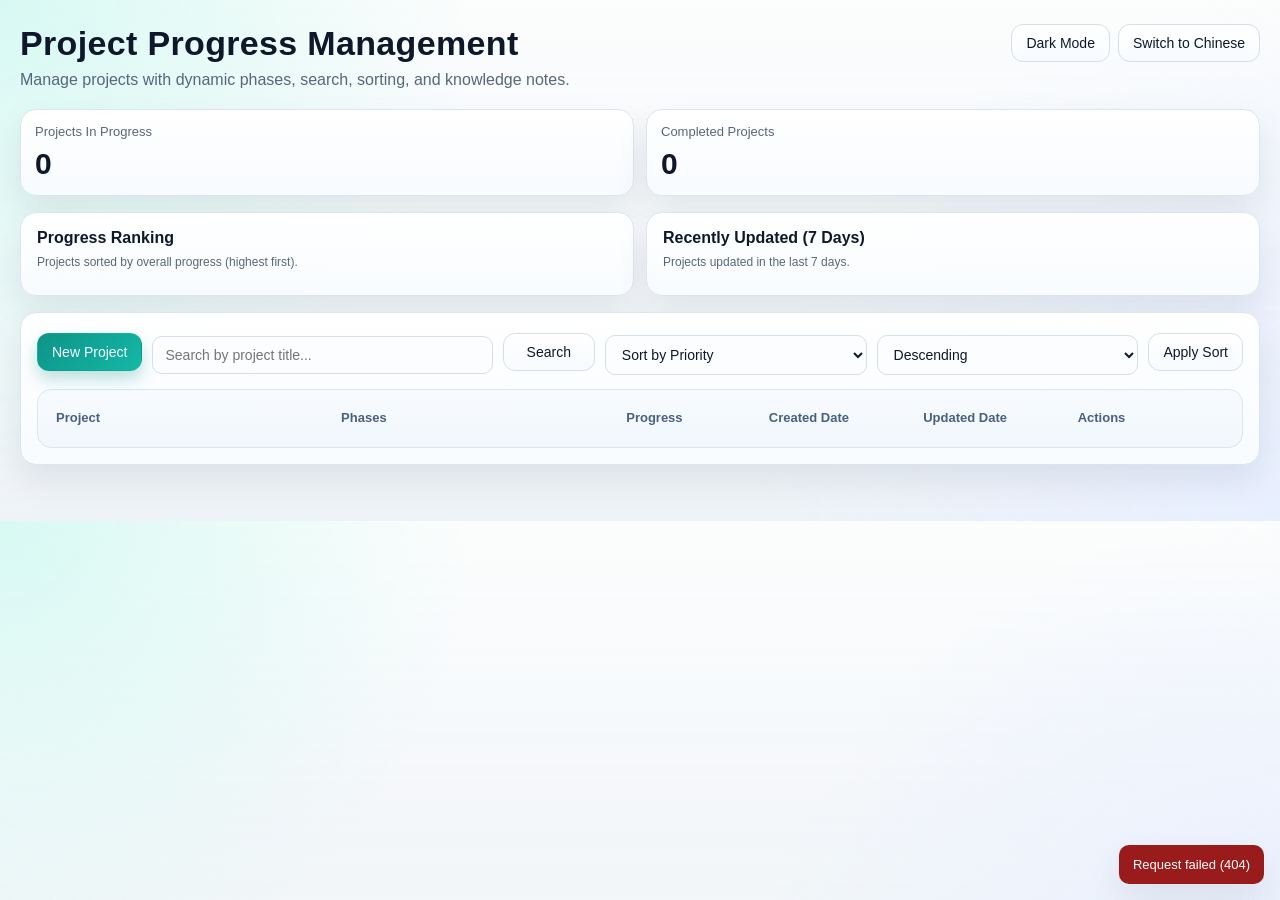
==== commit c64f64e6: "Implement beta2 UI upgrade requests" ====
--- a/frontend/index.html
+++ b/frontend/index.html
@@ -13,7 +13,10 @@
         <h1>Project Progress Management</h1>
         <p>Manage projects with dynamic phases, search, sorting, and knowledge notes.</p>
       </div>
-      <a class="btn btn-secondary lang-switch-btn" href="zh.html">Switch to Chinese</a>
+      <div class="header-actions">
+        <button id="themeToggleBtn" class="btn btn-secondary" type="button">Dark Mode</button>
+        <a class="btn btn-secondary lang-switch-btn" href="zh.html">Switch to Chinese</a>
+      </div>
     </header>
 
     <section class="stats-grid" id="statsGrid">
@@ -60,7 +63,7 @@
         </div>
 
         <div class="table-wrap">
-          <table>
+          <table class="task-table">
             <thead>
               <tr>
                 <th>Project</th>
@@ -272,6 +275,9 @@
   </aside>
 
   <div id="toast" class="toast hidden"></div>
+  <script>
+    window.TASK_API_BASE_URL = "/task-app/api";
+  </script>
   <script src="app.en.js"></script>
 </body>
 </html>
--- a/frontend/style.css
+++ b/frontend/style.css
@@ -52,6 +52,13 @@
   color: var(--muted);
 }
 
+.header-actions {
+  display: inline-flex;
+  align-items: center;
+  gap: 8px;
+  flex-wrap: wrap;
+}
+
 .stats-grid {
   display: grid;
   grid-template-columns: repeat(2, minmax(0, 1fr));
@@ -321,6 +328,37 @@
   min-width: 1100px;
 }
 
+.task-table {
+  table-layout: fixed;
+}
+
+.task-table th:nth-child(1),
+.task-table td:nth-child(1),
+.task-table th:nth-child(2),
+.task-table td:nth-child(2) {
+  width: 24%;
+}
+
+.task-table th:nth-child(3),
+.task-table td:nth-child(3) {
+  width: 12%;
+}
+
+.task-table th:nth-child(4),
+.task-table td:nth-child(4) {
+  width: 13%;
+}
+
+.task-table th:nth-child(5),
+.task-table td:nth-child(5) {
+  width: 13%;
+}
+
+.task-table th:nth-child(6),
+.task-table td:nth-child(6) {
+  width: 14%;
+}
+
 th,
 td {
   border-bottom: none;
@@ -409,7 +447,7 @@
   color: var(--muted);
   font-size: 12px;
   line-height: 1.5;
-  max-width: 420px;
+  max-width: 100%;
   word-break: break-word;
 }
 
@@ -417,8 +455,8 @@
   display: flex;
   flex-direction: column;
   gap: 4px;
-  min-width: 190px;
-  max-width: 280px;
+  min-width: 0;
+  max-width: 100%;
 }
 
 .phase-flow-item {
@@ -578,6 +616,14 @@
   border-radius: 10px;
   padding: 7px 9px;
   background: linear-gradient(180deg, #f9fcff, #f4f9ff);
+  cursor: pointer;
+  transition: border-color 0.16s ease, box-shadow 0.16s ease, transform 0.16s ease;
+}
+
+.project-note-item:hover {
+  border-color: #90a7c4;
+  box-shadow: 0 6px 14px rgba(15, 23, 42, 0.12);
+  transform: translateY(-1px);
 }
 
 .project-note-meta {
@@ -645,6 +691,12 @@
 .phase-description {
   min-height: 84px;
   font-size: 13px;
+}
+
+.phase-name::placeholder,
+.phase-description::placeholder {
+  color: #94a3b8;
+  opacity: 1;
 }
 
 .phase-default-tag {
@@ -1043,6 +1095,126 @@
   background: #991b1b;
 }
 
+html[data-theme="dark"] {
+  color-scheme: dark;
+  --bg: #0b1220;
+  --card: #111b2d;
+  --line: #2a3a55;
+  --text: #e5edf8;
+  --muted: #9db0c9;
+  --primary: #14b8a6;
+  --primary-dark: #0d9488;
+  --danger: #fca5a5;
+  --danger-bg: #3f1d2a;
+  --shadow: 0 16px 34px rgba(2, 6, 23, 0.45);
+  --shadow-soft: 0 8px 18px rgba(2, 6, 23, 0.35);
+}
+
+html[data-theme="dark"] body {
+  background:
+    radial-gradient(circle at 0% 0%, rgba(20, 184, 166, 0.16) 0, transparent 34%),
+    radial-gradient(circle at 100% 100%, rgba(59, 130, 246, 0.14) 0, transparent 38%),
+    linear-gradient(180deg, rgba(11, 18, 32, 0.95), rgba(11, 18, 32, 0.98)),
+    var(--bg);
+}
+
+html[data-theme="dark"] .panel,
+html[data-theme="dark"] .stat-card,
+html[data-theme="dark"] .table-wrap,
+html[data-theme="dark"] tbody td,
+html[data-theme="dark"] .phase-flow-item,
+html[data-theme="dark"] .project-note-item,
+html[data-theme="dark"] .detail-drawer,
+html[data-theme="dark"] .detail-progress,
+html[data-theme="dark"] .detail-phases,
+html[data-theme="dark"] .knowledge-section,
+html[data-theme="dark"] .detail-phase-item,
+html[data-theme="dark"] .detail-meta-item {
+  background: #0f1a2f;
+  border-color: #2a3a55;
+}
+
+html[data-theme="dark"] .dashboard-item {
+  background: #0f1a2f;
+  border-color: #2a3a55;
+}
+
+html[data-theme="dark"] th {
+  color: #9db0c9;
+}
+
+html[data-theme="dark"] tbody tr:hover td {
+  background: #13213a;
+}
+
+html[data-theme="dark"] tbody tr {
+  background: #0f1a2f;
+  border-color: #2a3a55;
+}
+
+html[data-theme="dark"] .btn-secondary {
+  border-color: #365072;
+  background: linear-gradient(180deg, #15243f, #101d34);
+  color: #dbe7f7;
+}
+
+html[data-theme="dark"] .btn-secondary:hover {
+  border-color: #4b6b92;
+  background: #172a49;
+}
+
+html[data-theme="dark"] input,
+html[data-theme="dark"] textarea,
+html[data-theme="dark"] select {
+  background: #0f1a2f;
+  border-color: #2a3a55;
+  color: #e5edf8;
+}
+
+html[data-theme="dark"] .phase-name::placeholder,
+html[data-theme="dark"] .phase-description::placeholder,
+html[data-theme="dark"] input::placeholder,
+html[data-theme="dark"] textarea::placeholder {
+  color: #7f94b3;
+}
+
+html[data-theme="dark"] .project-desc,
+html[data-theme="dark"] .phase-chip-description,
+html[data-theme="dark"] .project-note-content,
+html[data-theme="dark"] .detail-phase-name,
+html[data-theme="dark"] .detail-phase-description,
+html[data-theme="dark"] .knowledge-raw,
+html[data-theme="dark"] .knowledge-markdown p,
+html[data-theme="dark"] .knowledge-markdown ul,
+html[data-theme="dark"] .knowledge-markdown ol,
+html[data-theme="dark"] .dashboard-name,
+html[data-theme="dark"] .dashboard-value {
+  color: #c8d6ea;
+}
+
+html[data-theme="dark"] .knowledge-markdown h1,
+html[data-theme="dark"] .knowledge-markdown h2,
+html[data-theme="dark"] .knowledge-markdown h3,
+html[data-theme="dark"] .project-title,
+html[data-theme="dark"] .detail-drawer-header h3,
+html[data-theme="dark"] .page-header h1 {
+  color: #e5edf8;
+}
+
+html[data-theme="dark"] .knowledge-markdown code {
+  background: #1e2f4c;
+}
+
+html[data-theme="dark"] .knowledge-toggle-btn.preview-active {
+  border-color: #2dd4bf;
+  color: #99f6e4;
+  background: #16373a;
+}
+
+html[data-theme="dark"] .detail-drawer-backdrop {
+  background: rgba(2, 6, 23, 0.58);
+}
+
 @media (max-width: 1024px) {
   .dashboard-grid {
     grid-template-columns: 1fr;
@@ -1065,6 +1237,10 @@
 
   .page-header h1 {
     font-size: 26px;
+  }
+
+  .header-actions {
+    width: 100%;
   }
 
   .table-wrap {
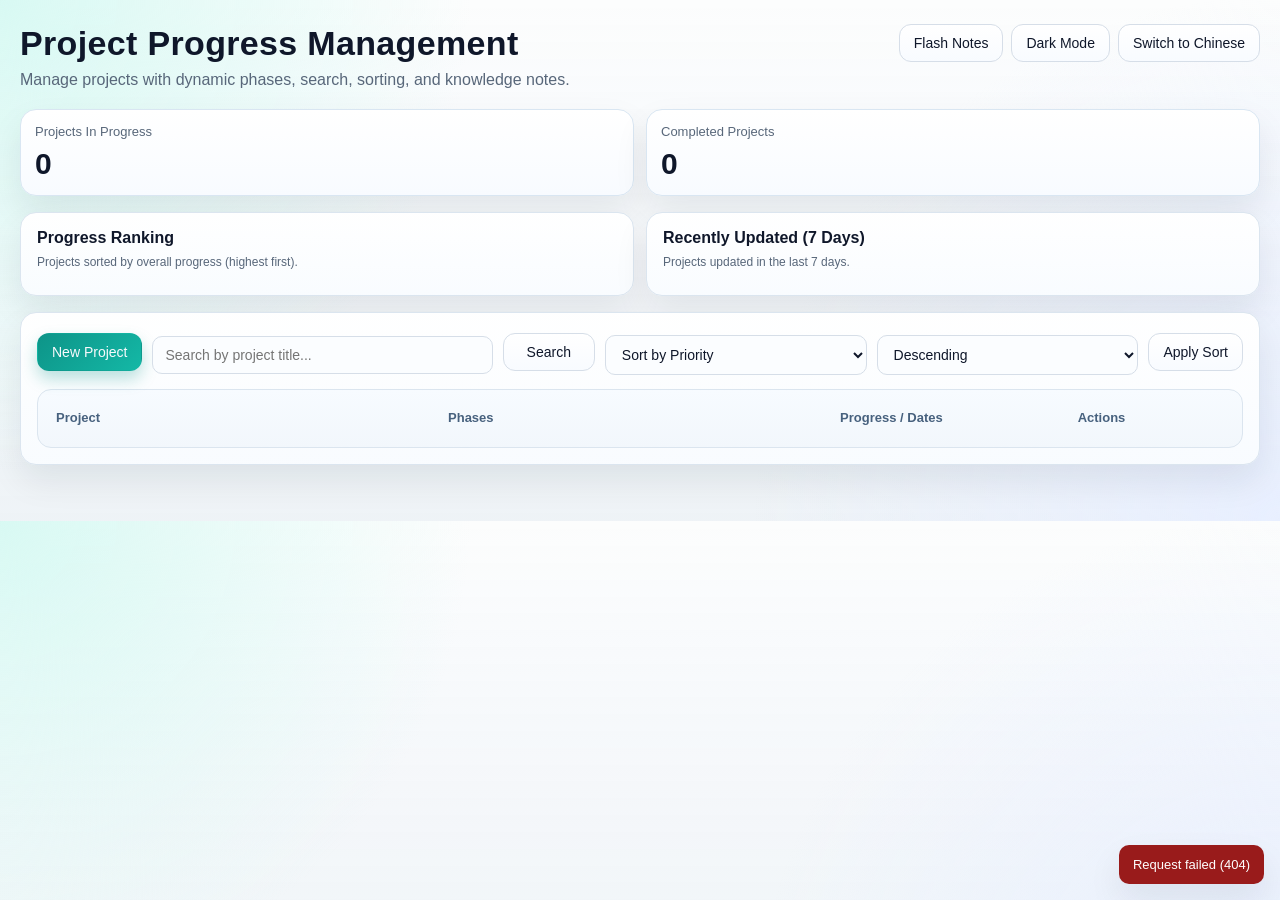
==== commit a2341219: "Add flash note CRUD and soft-delete note workflows" ====
--- a/frontend/index.html
+++ b/frontend/index.html
@@ -14,6 +14,7 @@
         <p>Manage projects with dynamic phases, search, sorting, and knowledge notes.</p>
       </div>
       <div class="header-actions">
+        <button id="openFlashNoteModalBtn" class="btn btn-secondary" type="button">Flash Notes</button>
         <button id="themeToggleBtn" class="btn btn-secondary" type="button">Dark Mode</button>
         <a class="btn btn-secondary lang-switch-btn" href="zh.html">Switch to Chinese</a>
       </div>
@@ -68,9 +69,7 @@
               <tr>
                 <th>Project</th>
                 <th>Phases</th>
-                <th>Progress</th>
-                <th>Created Date</th>
-                <th>Updated Date</th>
+                <th>Progress / Dates</th>
                 <th>Actions</th>
               </tr>
             </thead>
@@ -239,6 +238,27 @@
     </div>
   </div>
 
+  <div id="flashNoteModal" class="modal-overlay hidden" aria-hidden="true">
+    <div class="panel flash-note-panel" role="dialog" aria-modal="true" aria-labelledby="flashNoteModalTitle" aria-describedby="flashNoteModalDesc">
+      <div class="modal-header">
+        <h3 id="flashNoteModalTitle">Flash Notes</h3>
+        <button id="closeFlashNoteModalBtn" type="button" class="btn btn-secondary close-btn">Close</button>
+      </div>
+      <p id="flashNoteModalDesc">Capture quick thoughts independent from any specific project. You can add multiple notes continuously.</p>
+      <form id="flashNoteForm" class="add-phase-form" novalidate>
+        <label>
+          Note Content
+          <textarea id="flashNoteContent" maxlength="20000" required placeholder="e.g. Try splitting the phase board into team and personal views next week"></textarea>
+        </label>
+        <p id="flashNoteValidation" class="add-phase-validation hidden"></p>
+        <div class="confirm-actions">
+          <button id="flashNoteSubmitBtn" type="submit" class="btn btn-primary">Add Flash Note</button>
+        </div>
+      </form>
+      <div id="flashNoteList" class="flash-note-list"></div>
+    </div>
+  </div>
+
   <div id="detailDrawerBackdrop" class="detail-drawer-backdrop hidden"></div>
   <aside id="detailDrawer" class="detail-drawer hidden" aria-hidden="true">
     <div class="detail-drawer-header">
--- a/frontend/style.css
+++ b/frontend/style.css
@@ -325,7 +325,7 @@
   width: 100%;
   border-collapse: separate;
   border-spacing: 0 8px;
-  min-width: 1100px;
+  min-width: 930px;
 }
 
 .task-table {
@@ -336,26 +336,16 @@
 .task-table td:nth-child(1),
 .task-table th:nth-child(2),
 .task-table td:nth-child(2) {
-  width: 24%;
+  width: 33%;
 }
 
 .task-table th:nth-child(3),
 .task-table td:nth-child(3) {
-  width: 12%;
+  width: 20%;
 }
 
 .task-table th:nth-child(4),
 .task-table td:nth-child(4) {
-  width: 13%;
-}
-
-.task-table th:nth-child(5),
-.task-table td:nth-child(5) {
-  width: 13%;
-}
-
-.task-table th:nth-child(6),
-.task-table td:nth-child(6) {
   width: 14%;
 }
 
@@ -633,6 +623,12 @@
   margin-bottom: 4px;
 }
 
+.project-note-meta-right {
+  display: inline-flex;
+  align-items: center;
+  gap: 6px;
+}
+
 .project-note-type {
   font-size: 11px;
   color: #0f766e;
@@ -644,6 +640,12 @@
   color: #64748b;
 }
 
+.project-note-delete-btn {
+  padding: 2px 8px;
+  border-radius: 999px;
+  font-size: 11px;
+}
+
 .project-note-content {
   margin: 0;
   font-size: 12px;
@@ -651,6 +653,30 @@
   line-height: 1.5;
   white-space: pre-wrap;
   word-break: break-word;
+}
+
+.progress-date-stack {
+  display: grid;
+  gap: 6px;
+}
+
+.progress-date-row {
+  display: flex;
+  align-items: center;
+  justify-content: space-between;
+  gap: 8px;
+  border: 1px solid #dbe5ef;
+  border-radius: 8px;
+  padding: 5px 8px;
+  background: #f8fbff;
+  font-size: 12px;
+  color: #64748b;
+}
+
+.progress-date-row strong {
+  color: #1f2937;
+  font-size: 12px;
+  font-weight: 700;
 }
 
 .phase-editor-head {
@@ -789,6 +815,10 @@
   transition: opacity 0.2s ease;
 }
 
+#confirmModal {
+  z-index: 120;
+}
+
 .modal-overlay.hidden {
   opacity: 0;
   pointer-events: none;
@@ -804,7 +834,8 @@
 
 .modal-overlay.hidden .modal-panel,
 .modal-overlay.hidden .confirm-panel,
-.modal-overlay.hidden .add-phase-panel {
+.modal-overlay.hidden .add-phase-panel,
+.modal-overlay.hidden .flash-note-panel {
   transform: translateY(8px);
 }
 
@@ -843,6 +874,19 @@
   transition: transform 0.2s ease;
 }
 
+.flash-note-panel {
+  width: min(560px, 100%);
+  max-height: calc(100vh - 40px);
+  overflow: auto;
+  padding: 20px;
+  transform: translateY(0);
+  transition: transform 0.2s ease;
+}
+
+#flashNoteContent {
+  min-height: 120px;
+}
+
 .confirm-panel h3 {
   margin: 0 0 8px;
 }
@@ -878,6 +922,60 @@
   display: flex;
   justify-content: flex-end;
   gap: 8px;
+}
+
+.flash-note-list {
+  margin-top: 12px;
+  max-height: min(44vh, 440px);
+  overflow: auto;
+  display: grid;
+  gap: 8px;
+  padding-right: 2px;
+}
+
+.flash-note-item {
+  border: 1px solid #d6e2f0;
+  border-radius: 12px;
+  background: linear-gradient(180deg, #f9fcff, #f2f8ff);
+  padding: 10px;
+}
+
+.flash-note-content {
+  margin: 0;
+  font-size: 13px;
+  line-height: 1.6;
+  color: #1f2937;
+  white-space: pre-wrap;
+  word-break: break-word;
+}
+
+.flash-note-time {
+  margin: 8px 0 0;
+  font-size: 11px;
+  color: #64748b;
+}
+
+.flash-note-footer {
+  margin-top: 8px;
+  display: flex;
+  align-items: center;
+  justify-content: space-between;
+  gap: 8px;
+}
+
+.flash-note-footer .flash-note-time {
+  margin: 0;
+}
+
+.flash-note-actions {
+  display: inline-flex;
+  align-items: center;
+  gap: 6px;
+}
+
+.flash-note-actions .btn {
+  padding: 4px 10px;
+  font-size: 12px;
 }
 
 .empty-state {
@@ -1124,6 +1222,8 @@
 html[data-theme="dark"] tbody td,
 html[data-theme="dark"] .phase-flow-item,
 html[data-theme="dark"] .project-note-item,
+html[data-theme="dark"] .flash-note-item,
+html[data-theme="dark"] .progress-date-row,
 html[data-theme="dark"] .detail-drawer,
 html[data-theme="dark"] .detail-progress,
 html[data-theme="dark"] .detail-phases,
@@ -1181,6 +1281,8 @@
 html[data-theme="dark"] .project-desc,
 html[data-theme="dark"] .phase-chip-description,
 html[data-theme="dark"] .project-note-content,
+html[data-theme="dark"] .flash-note-content,
+html[data-theme="dark"] .progress-date-row strong,
 html[data-theme="dark"] .detail-phase-name,
 html[data-theme="dark"] .detail-phase-description,
 html[data-theme="dark"] .knowledge-raw,
@@ -1205,6 +1307,14 @@
   background: #1e2f4c;
 }
 
+html[data-theme="dark"] .flash-note-time {
+  color: #9db0c9;
+}
+
+html[data-theme="dark"] .progress-date-row {
+  color: #9db0c9;
+}
+
 html[data-theme="dark"] .knowledge-toggle-btn.preview-active {
   border-color: #2dd4bf;
   color: #99f6e4;
